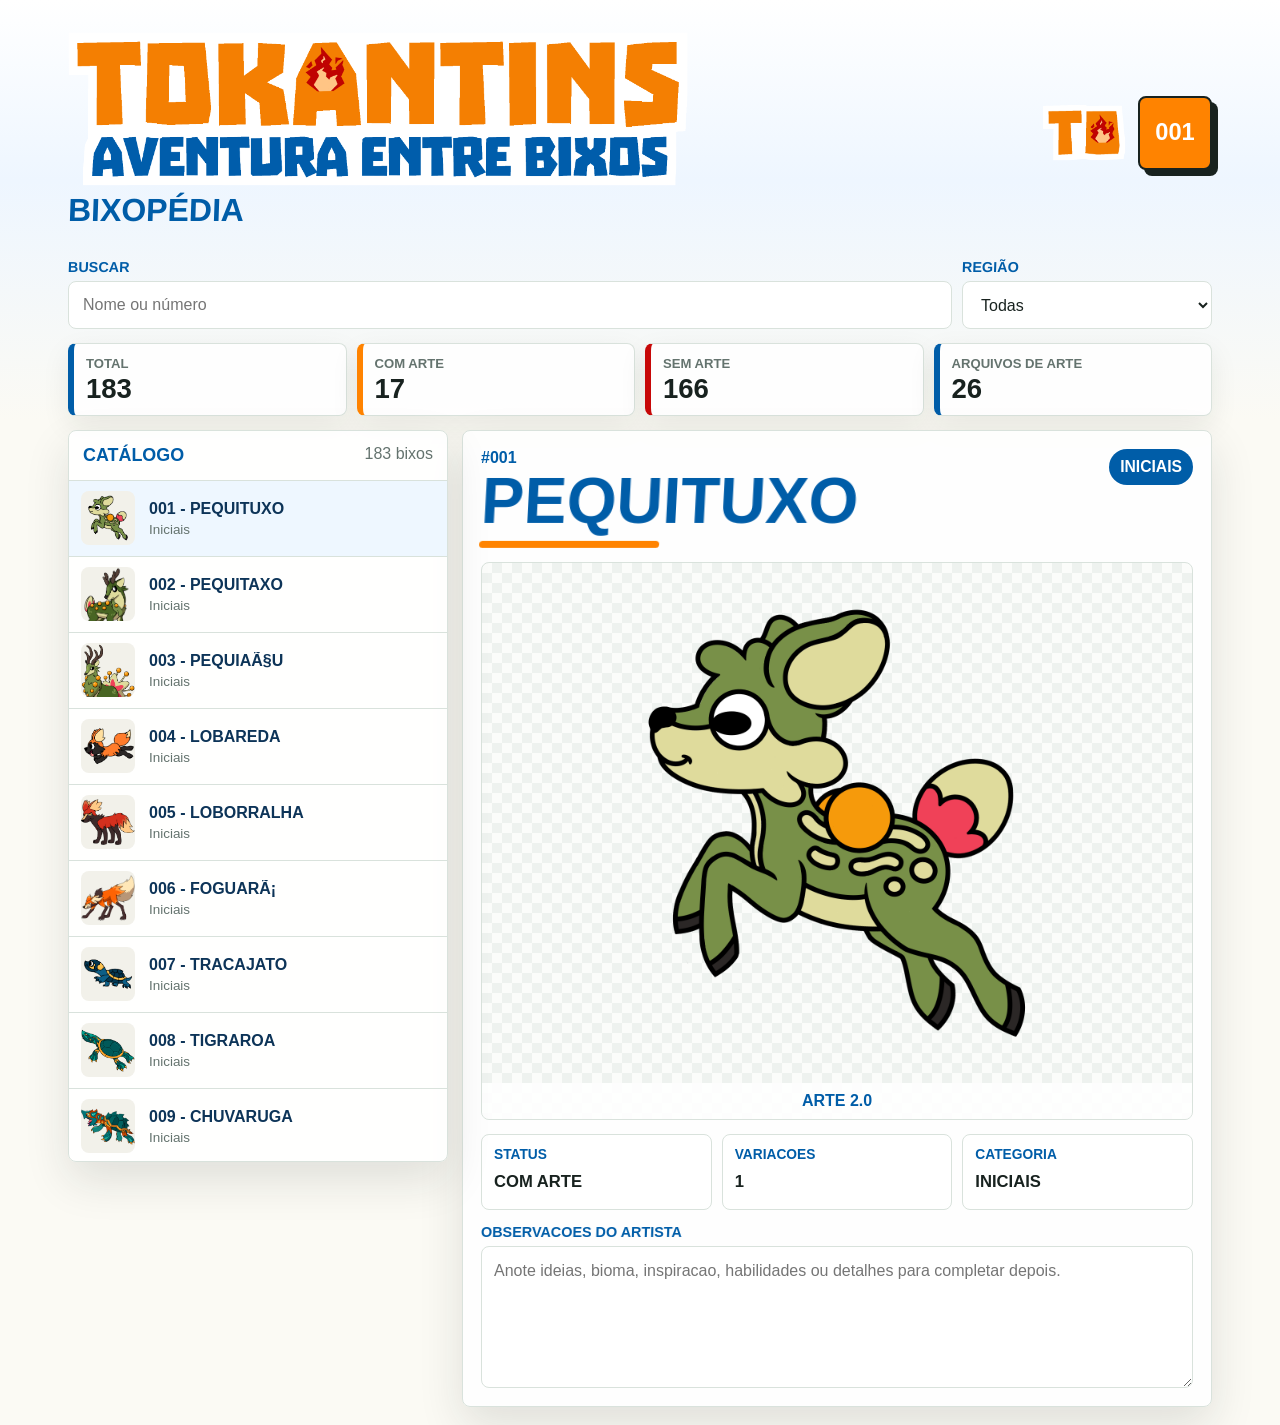
==== index.html @ 306416db "Add files via upload" ====
<!doctype html>
<html lang="pt-BR">
<head>
  <meta charset="utf-8">
  <meta name="viewport" content="width=device-width, initial-scale=1">
  <meta name="theme-color" content="#005da8">
  <meta name="description" content="Catálogo de bixos do universo Tokantins.">
  <title>Tokantins Bixopédia</title>
  <link rel="manifest" href="manifest.webmanifest">
  <link rel="icon" href="assets/to-logo.png">
  <link rel="apple-touch-icon" href="assets/icons/icon-192.png">
  <link rel="stylesheet" href="styles.css">
</head>
<body>
  <main class="shell">
    <header class="topbar">
      <div class="brand">
        <img class="brand-logo" src="assets/tokantins-logo.png" alt="Tokantins: aventura entre bixos">
        <p class="kicker">Bixopédia</p>
      </div>
      <div class="top-actions">
        <img class="mini-logo" src="assets/to-logo.png" alt="TO">
        <div class="counter" id="counter">000</div>
      </div>
    </header>

    <section class="controls" aria-label="Controles da Bixopédia">
      <label class="search">
        <span>Buscar</span>
        <input id="searchInput" type="search" placeholder="Nome ou número">
      </label>
      <label class="filter">
        <span>Região</span>
        <select id="regionFilter"></select>
      </label>
    </section>

    <section class="stats" id="statsPanel" aria-label="Resumo da Bixopédia"></section>

    <section class="layout">
      <aside class="list-panel">
        <div class="list-head">
          <strong>Catálogo</strong>
          <span id="visibleCount">0 bixos</span>
        </div>
        <div class="bixo-list" id="bixoList"></div>
      </aside>

      <section class="detail-panel" id="detailPanel" aria-live="polite"></section>
    </section>
  </main>

  <template id="emptyArtTemplate">
    <div class="empty-art">
      <span>Sem arte</span>
    </div>
  </template>

  <script src="data.js"></script>
  <script src="app.js"></script>
</body>
</html>
---- styles.css ----
:root {
  color-scheme: light;
  --logo-font: Impact, "Arial Black", "Franklin Gothic Heavy", Haettenschweiler, sans-serif;
  --ui-font: Arial, Helvetica, sans-serif;
  --ink: #18221f;
  --muted: #64736e;
  --paper: #fbfaf4;
  --panel: #ffffff;
  --line: #d9e2dc;
  --brand: #005da8;
  --brand-2: #ff8300;
  --accent: #c70808;
  --shadow: 0 18px 45px rgba(24, 34, 31, 0.12);
}

* {
  box-sizing: border-box;
}

body {
  margin: 0;
  min-height: 100vh;
  background: linear-gradient(180deg, #ffffff 0%, #eef6ff 180px, var(--paper) 420px);
  color: var(--ink);
  font-family: var(--ui-font);
}

button,
input,
select,
textarea {
  font: inherit;
}

button {
  cursor: pointer;
}

.shell {
  width: min(1180px, 100%);
  margin: 0 auto;
  padding: 18px;
}

.topbar {
  display: flex;
  align-items: center;
  justify-content: space-between;
  gap: 18px;
  padding: 14px 0 18px;
}

.brand {
  display: grid;
  gap: 6px;
  min-width: 0;
}

.brand-logo {
  display: block;
  width: min(620px, 100%);
  height: auto;
  object-fit: contain;
}

.kicker {
  margin: 0 0 4px;
  color: var(--brand);
  font-family: var(--logo-font);
  font-size: clamp(1.15rem, 3vw, 2rem);
  font-weight: 900;
  letter-spacing: 0;
  text-transform: uppercase;
  text-shadow: none;
  transform: skew(-2deg);
  transform-origin: left center;
}

h2,
p {
  margin: 0;
}

.top-actions {
  display: flex;
  align-items: center;
  gap: 12px;
  flex: 0 0 auto;
}

.mini-logo {
  display: block;
  width: 84px;
  height: 58px;
  object-fit: contain;
}

.counter {
  display: grid;
  place-items: center;
  width: 74px;
  height: 74px;
  border: 2px solid var(--ink);
  border-radius: 8px;
  background: var(--brand-2);
  color: #fff;
  font-family: var(--logo-font);
  font-size: 1.48rem;
  font-weight: 900;
  text-shadow: none;
  box-shadow: 6px 6px 0 var(--ink);
}

.controls {
  display: grid;
  grid-template-columns: minmax(0, 1fr) minmax(180px, 250px);
  gap: 10px;
  margin: 8px 0 14px;
}

.stats {
  display: grid;
  grid-template-columns: repeat(4, minmax(0, 1fr));
  gap: 10px;
  margin: 0 0 14px;
}

.stat-card {
  display: grid;
  gap: 4px;
  min-height: 72px;
  padding: 12px;
  border: 1px solid var(--line);
  border-left: 6px solid var(--brand);
  border-radius: 8px;
  background: rgba(255, 255, 255, 0.9);
  box-shadow: 0 10px 28px rgba(24, 34, 31, 0.08);
}

.stat-card span {
  color: var(--muted);
  font-family: var(--logo-font);
  font-size: 0.82rem;
  font-weight: 900;
  text-transform: uppercase;
}

.stat-card strong {
  color: var(--ink);
  font-family: var(--logo-font);
  font-size: 1.72rem;
  font-weight: 900;
  line-height: 1;
}

.art-ready {
  border-left-color: var(--brand-2);
}

.art-missing {
  border-left-color: var(--accent);
}

.search,
.filter,
.notes {
  display: grid;
  gap: 6px;
}

.search span,
.filter span,
.notes span {
  color: var(--brand);
  font-family: var(--logo-font);
  font-size: 0.9rem;
  font-weight: 900;
  text-transform: uppercase;
  transform: skew(-2deg);
  transform-origin: left center;
}

input,
select,
textarea {
  width: 100%;
  border: 1px solid var(--line);
  border-radius: 8px;
  background: var(--panel);
  color: var(--ink);
  outline: none;
}

input,
select {
  height: 48px;
  padding: 0 14px;
}

textarea {
  min-height: 118px;
  resize: vertical;
  padding: 12px;
  line-height: 1.45;
}

input:focus,
select:focus,
textarea:focus {
  border-color: var(--brand);
  box-shadow: 0 0 0 3px rgba(15, 122, 107, 0.14);
}

.layout {
  display: grid;
  grid-template-columns: 380px minmax(0, 1fr);
  gap: 14px;
  align-items: start;
}

.list-panel,
.detail-panel {
  border: 1px solid var(--line);
  border-radius: 8px;
  background: rgba(255, 255, 255, 0.88);
  box-shadow: var(--shadow);
}

.list-panel {
  position: sticky;
  top: 12px;
  overflow: hidden;
}

.list-head {
  display: flex;
  justify-content: space-between;
  padding: 14px;
  border-bottom: 1px solid var(--line);
}

.list-head strong {
  color: var(--brand);
  font-family: var(--logo-font);
  font-size: 1.12rem;
  text-transform: uppercase;
}

.list-head span {
  color: var(--muted);
}

.bixo-list {
  display: grid;
  max-height: calc(100vh - 220px);
  overflow: auto;
}

.bixo-row {
  display: grid;
  grid-template-columns: 58px minmax(0, 1fr) auto;
  align-items: center;
  gap: 10px;
  width: 100%;
  min-height: 76px;
  padding: 9px 12px;
  border: 0;
  border-bottom: 1px solid var(--line);
  background: transparent;
  color: inherit;
  text-align: left;
}

.bixo-row:hover,
.bixo-row.active {
  background: #eef7ff;
}

.thumb,
.tiny-empty {
  display: grid;
  place-items: center;
  width: 54px;
  height: 54px;
  border-radius: 8px;
  background: #f2f1ea;
  overflow: hidden;
}

.thumb img {
  width: 100%;
  height: 100%;
  object-fit: contain;
}

.tiny-empty {
  color: #9aa7a2;
  font-weight: 900;
}

.row-text {
  display: grid;
  gap: 4px;
  min-width: 0;
}

.row-text strong {
  color: #0d3458;
  font-family: var(--logo-font);
  font-size: 1rem;
  font-weight: 900;
  text-transform: uppercase;
}

.row-text strong,
.row-text span {
  overflow: hidden;
  text-overflow: ellipsis;
  white-space: nowrap;
}

.row-text span,
.art-count {
  color: var(--muted);
  font-size: 0.84rem;
}

.art-count {
  display: grid;
  place-items: center;
  min-width: 28px;
  height: 28px;
  border-radius: 999px;
  background: #fff4cc;
  color: #714000;
  font-family: var(--logo-font);
  font-weight: 800;
}

.detail-panel {
  min-height: 620px;
  padding: 18px;
}

.detail-head {
  display: flex;
  justify-content: space-between;
  gap: 14px;
  margin-bottom: 14px;
}

.number,
.subtitle {
  color: var(--brand);
  font-family: var(--logo-font);
  font-weight: 900;
  text-transform: uppercase;
}

h2 {
  margin-top: 2px;
  font-size: clamp(2rem, 7vw, 4rem);
  color: var(--brand);
  font-family: var(--logo-font);
  font-weight: 900;
  line-height: 1;
  text-transform: uppercase;
  text-shadow: none;
  transform: skew(-3deg);
  transform-origin: left center;
}

h2::after {
  display: block;
  width: min(180px, 48%);
  height: 7px;
  margin-top: 8px;
  border-radius: 999px;
  background: var(--brand-2);
  content: "";
}

.badge {
  align-self: start;
  max-width: 180px;
  padding: 9px 11px;
  border-radius: 999px;
  background: var(--brand);
  color: #fff;
  font-family: var(--logo-font);
  font-size: 0.98rem;
  font-weight: 900;
  text-align: center;
  text-transform: uppercase;
}

.art-stage,
.empty-art {
  display: grid;
  place-items: center;
  width: 100%;
  min-height: 340px;
  margin: 0;
  border: 1px solid var(--line);
  border-radius: 8px;
  background:
    linear-gradient(45deg, #eef2ef 25%, transparent 25%),
    linear-gradient(-45deg, #eef2ef 25%, transparent 25%),
    linear-gradient(45deg, transparent 75%, #eef2ef 75%),
    linear-gradient(-45deg, transparent 75%, #eef2ef 75%);
  background-color: #fbfcfa;
  background-position: 0 0, 0 10px, 10px -10px, -10px 0;
  background-size: 20px 20px;
  overflow: hidden;
}

.art-stage img {
  width: 100%;
  max-height: 520px;
  object-fit: contain;
}

.art-stage figcaption {
  justify-self: stretch;
  padding: 9px 12px;
  background: rgba(255, 255, 255, 0.88);
  color: var(--brand);
  font-family: var(--logo-font);
  font-weight: 900;
  text-transform: uppercase;
  text-align: center;
}

.empty-art span {
  display: grid;
  place-items: center;
  width: 140px;
  height: 140px;
  border: 2px dashed #aab7b1;
  border-radius: 8px;
  color: #8a9993;
  font-family: var(--logo-font);
  font-weight: 900;
  text-transform: uppercase;
}

.variation-strip {
  display: grid;
  grid-auto-flow: column;
  grid-auto-columns: minmax(98px, 1fr);
  gap: 8px;
  margin: 10px 0 0;
  overflow-x: auto;
  padding-bottom: 4px;
}

.variation {
  display: grid;
  gap: 6px;
  min-height: 108px;
  border: 1px solid var(--line);
  border-radius: 8px;
  background: #fff;
  padding: 8px;
  color: var(--ink);
}

.variation.active {
  border-color: var(--accent);
  box-shadow: 0 0 0 3px rgba(202, 68, 52, 0.16);
}

.variation img {
  width: 100%;
  height: 66px;
  object-fit: contain;
}

.variation span {
  overflow: hidden;
  color: var(--brand);
  font-family: var(--logo-font);
  font-size: 0.82rem;
  font-weight: 900;
  text-overflow: ellipsis;
  text-transform: uppercase;
  white-space: nowrap;
}

.fields {
  display: grid;
  grid-template-columns: repeat(3, minmax(0, 1fr));
  gap: 10px;
  margin: 14px 0;
}

.field {
  display: grid;
  gap: 5px;
  min-height: 76px;
  padding: 12px;
  border: 1px solid var(--line);
  border-radius: 8px;
  background: #fff;
}

.field span {
  color: var(--brand);
  font-family: var(--logo-font);
  font-size: 0.86rem;
  font-weight: 900;
  text-transform: uppercase;
}

.field strong {
  font-family: var(--logo-font);
  font-size: 1.04rem;
  font-weight: 900;
  text-transform: uppercase;
}

@media (max-width: 860px) {
  .shell {
    padding: 12px;
  }

  .controls,
  .stats,
  .layout {
    grid-template-columns: 1fr;
  }

  .list-panel {
    position: static;
  }

  .bixo-list {
    max-height: 330px;
  }

  .detail-panel {
    min-height: auto;
    padding: 12px;
  }

  .fields {
    grid-template-columns: 1fr;
  }

  .art-stage,
  .empty-art {
    min-height: 280px;
  }
}

@media (max-width: 520px) {
  .topbar {
    align-items: start;
    display: grid;
  }

  .top-actions {
    justify-content: space-between;
  }

  .mini-logo {
    width: 72px;
    height: 50px;
  }

  .counter {
    width: 58px;
    height: 58px;
    font-size: 1.08rem;
    box-shadow: 4px 4px 0 var(--ink);
  }

  h2 {
    text-shadow: none;
  }

  .bixo-row {
    grid-template-columns: 50px minmax(0, 1fr) auto;
  }

  .thumb,
  .tiny-empty {
    width: 48px;
    height: 48px;
  }

  .detail-head {
    display: grid;
  }

  .badge {
    justify-self: start;
    max-width: 100%;
  }
}
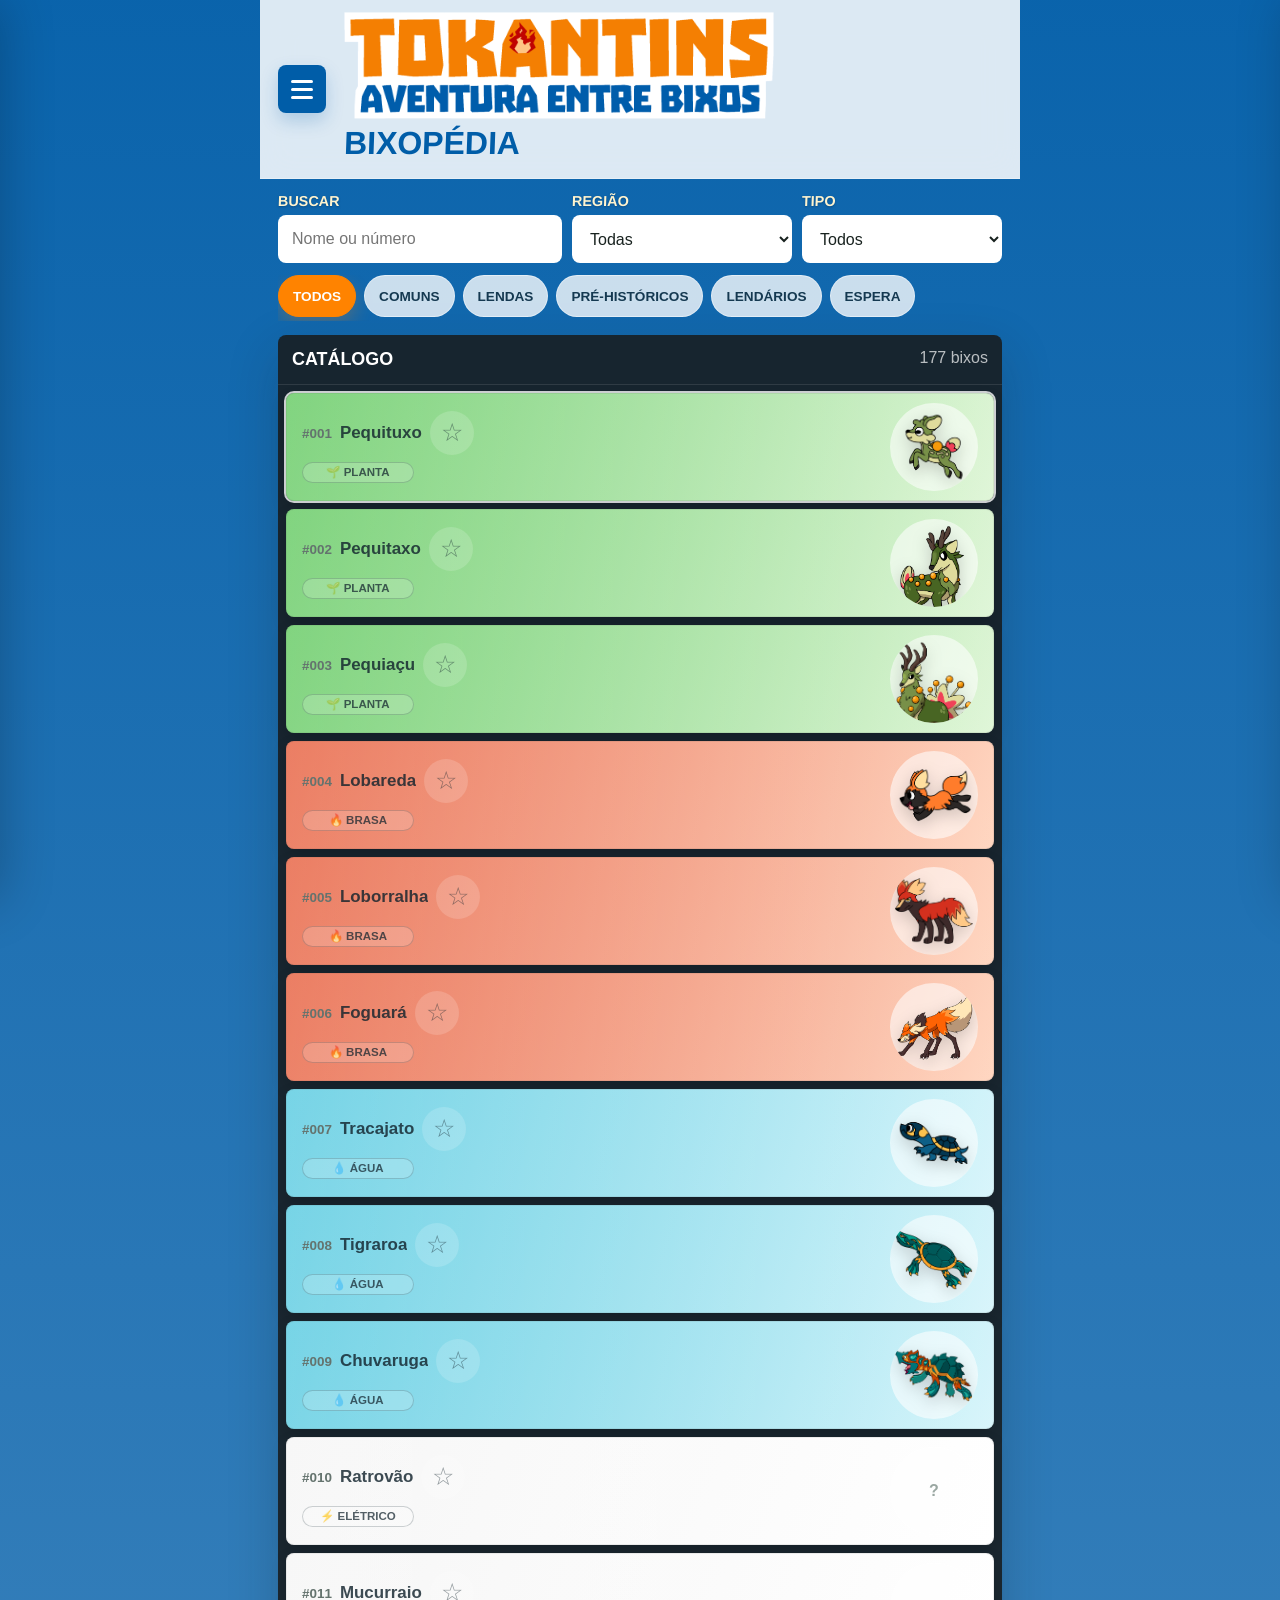
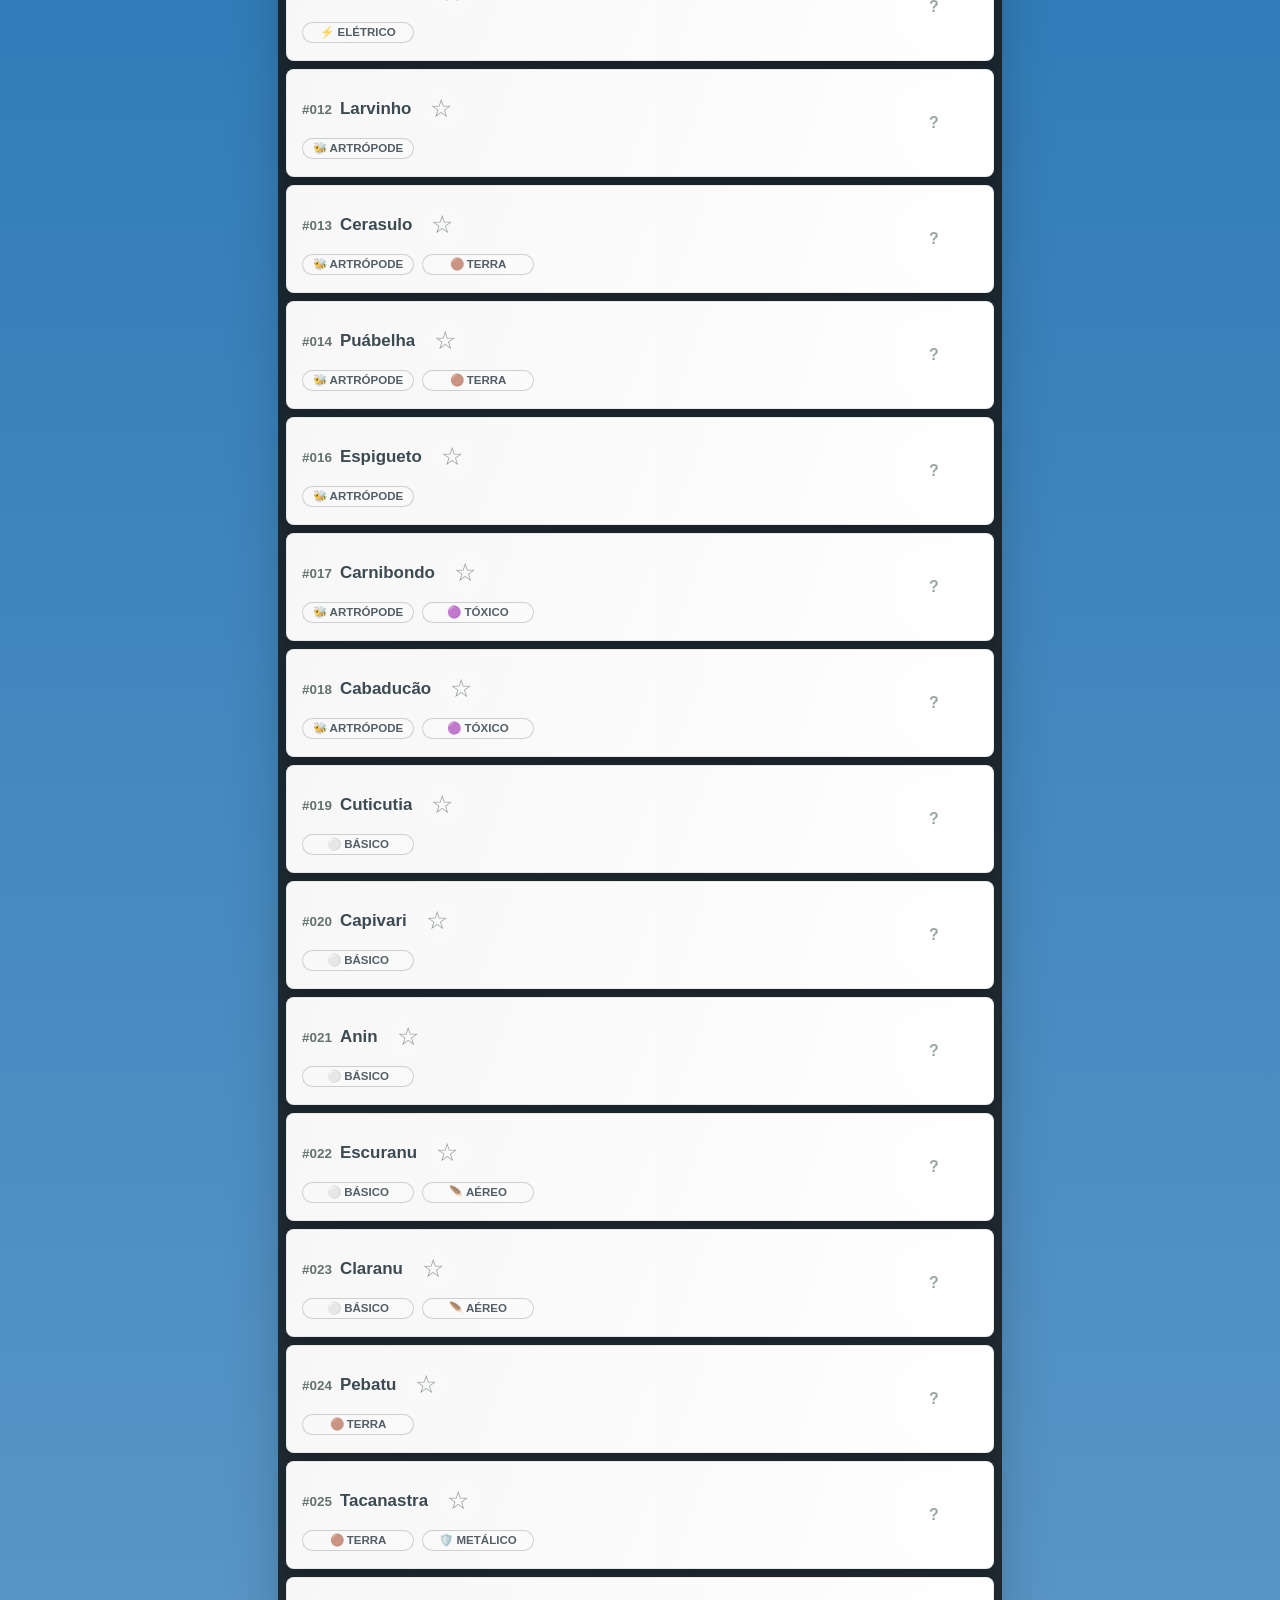
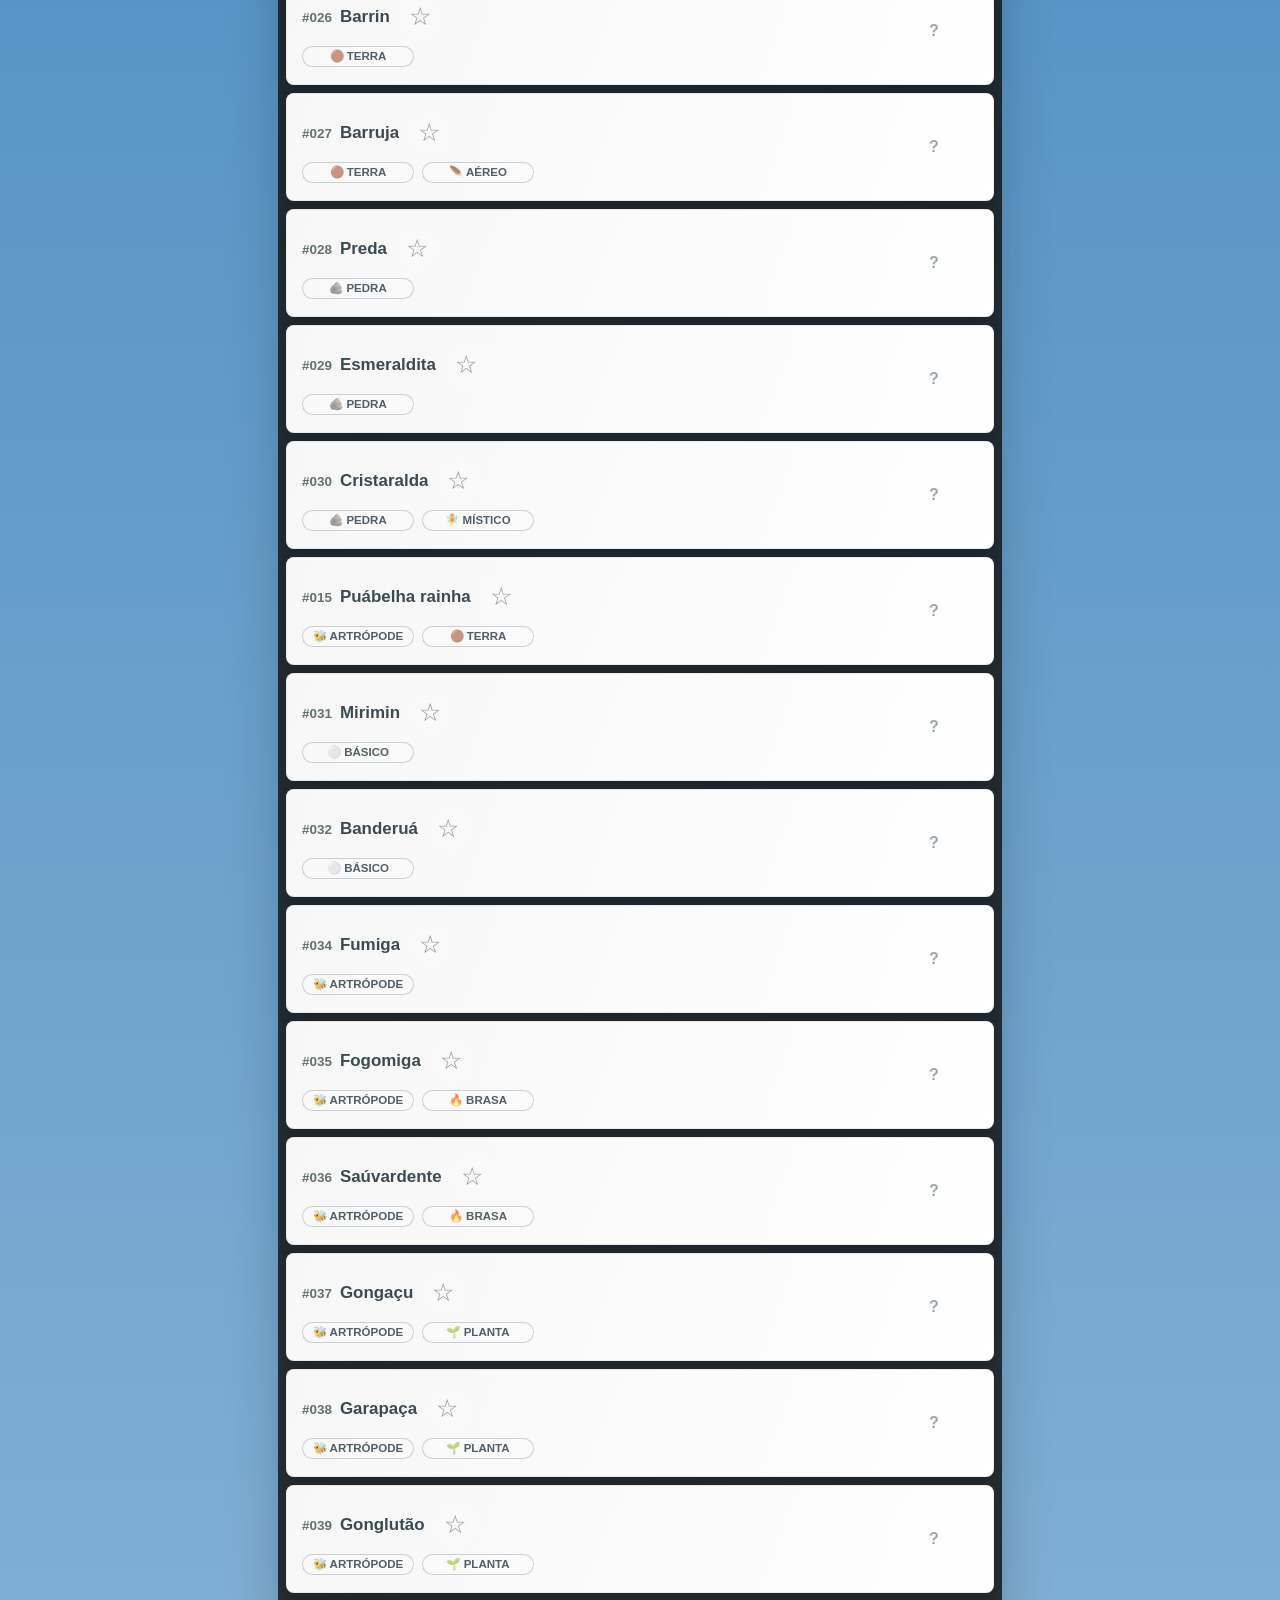
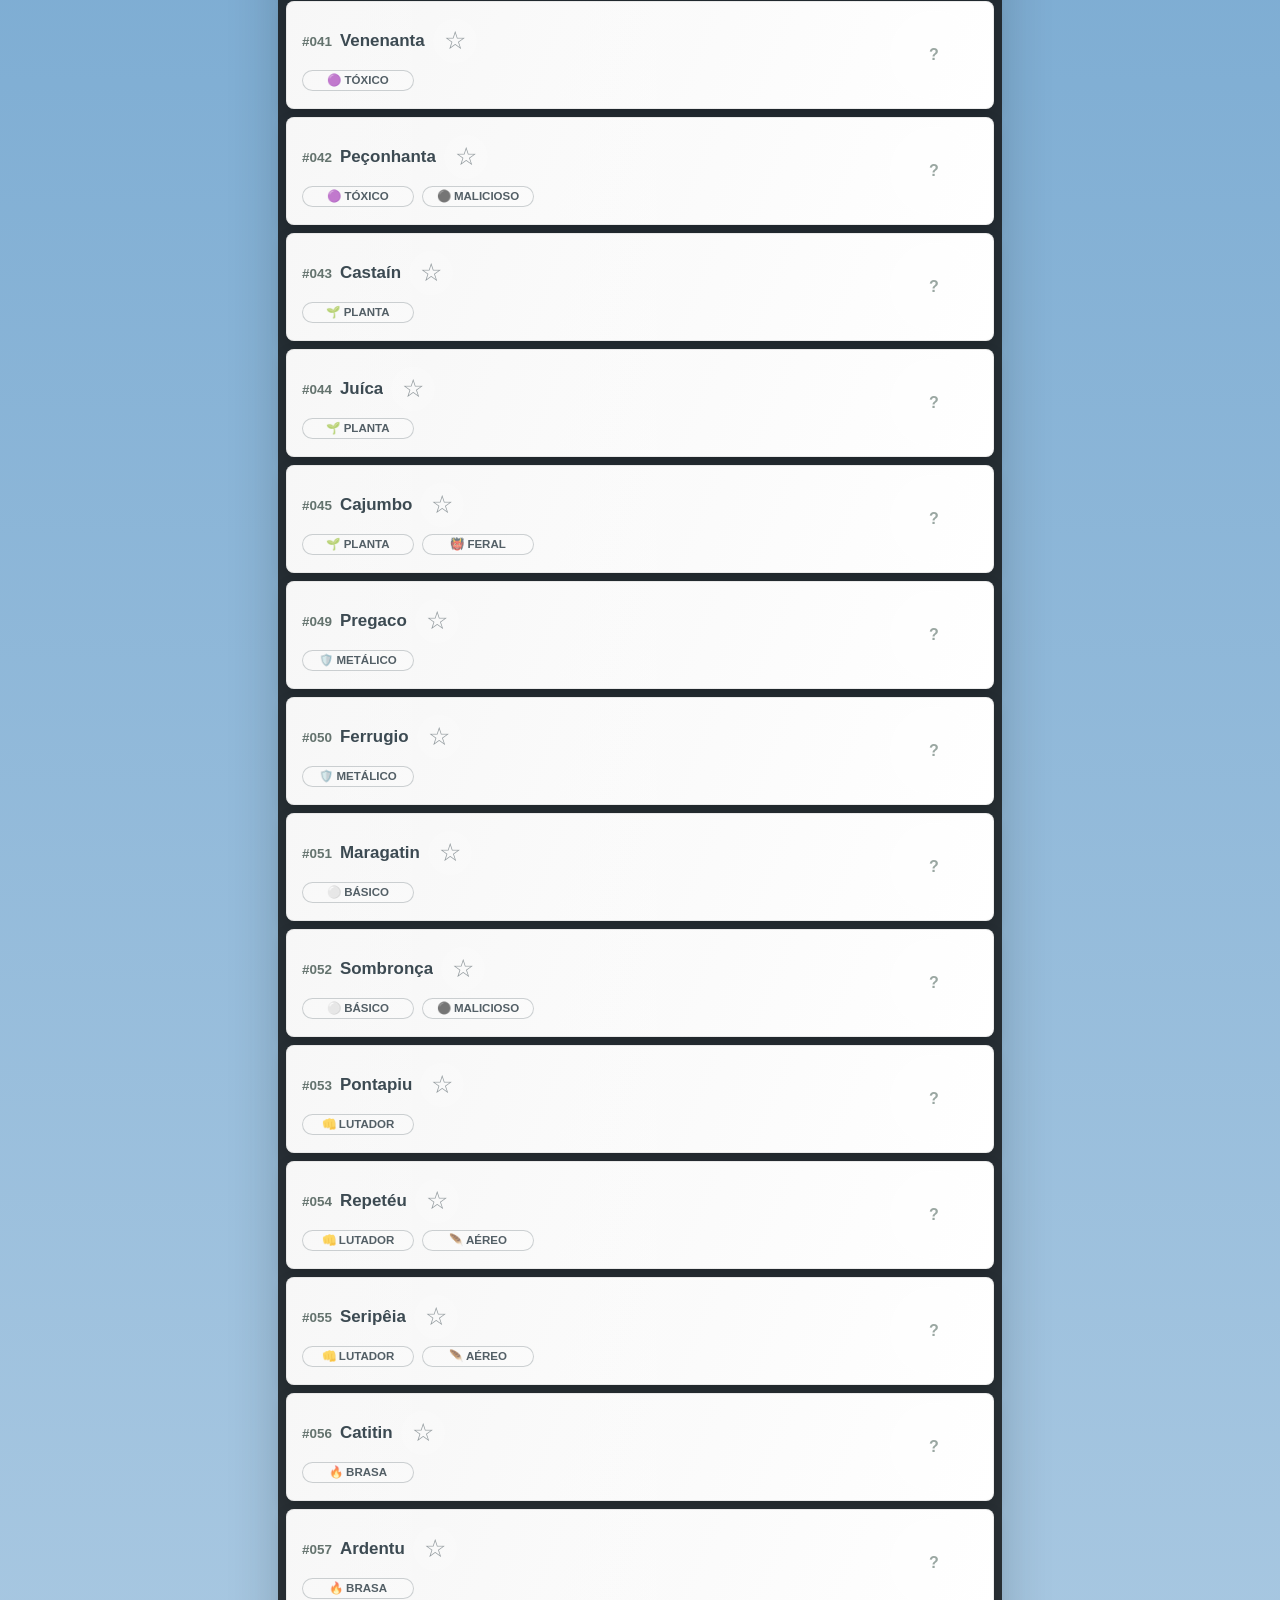
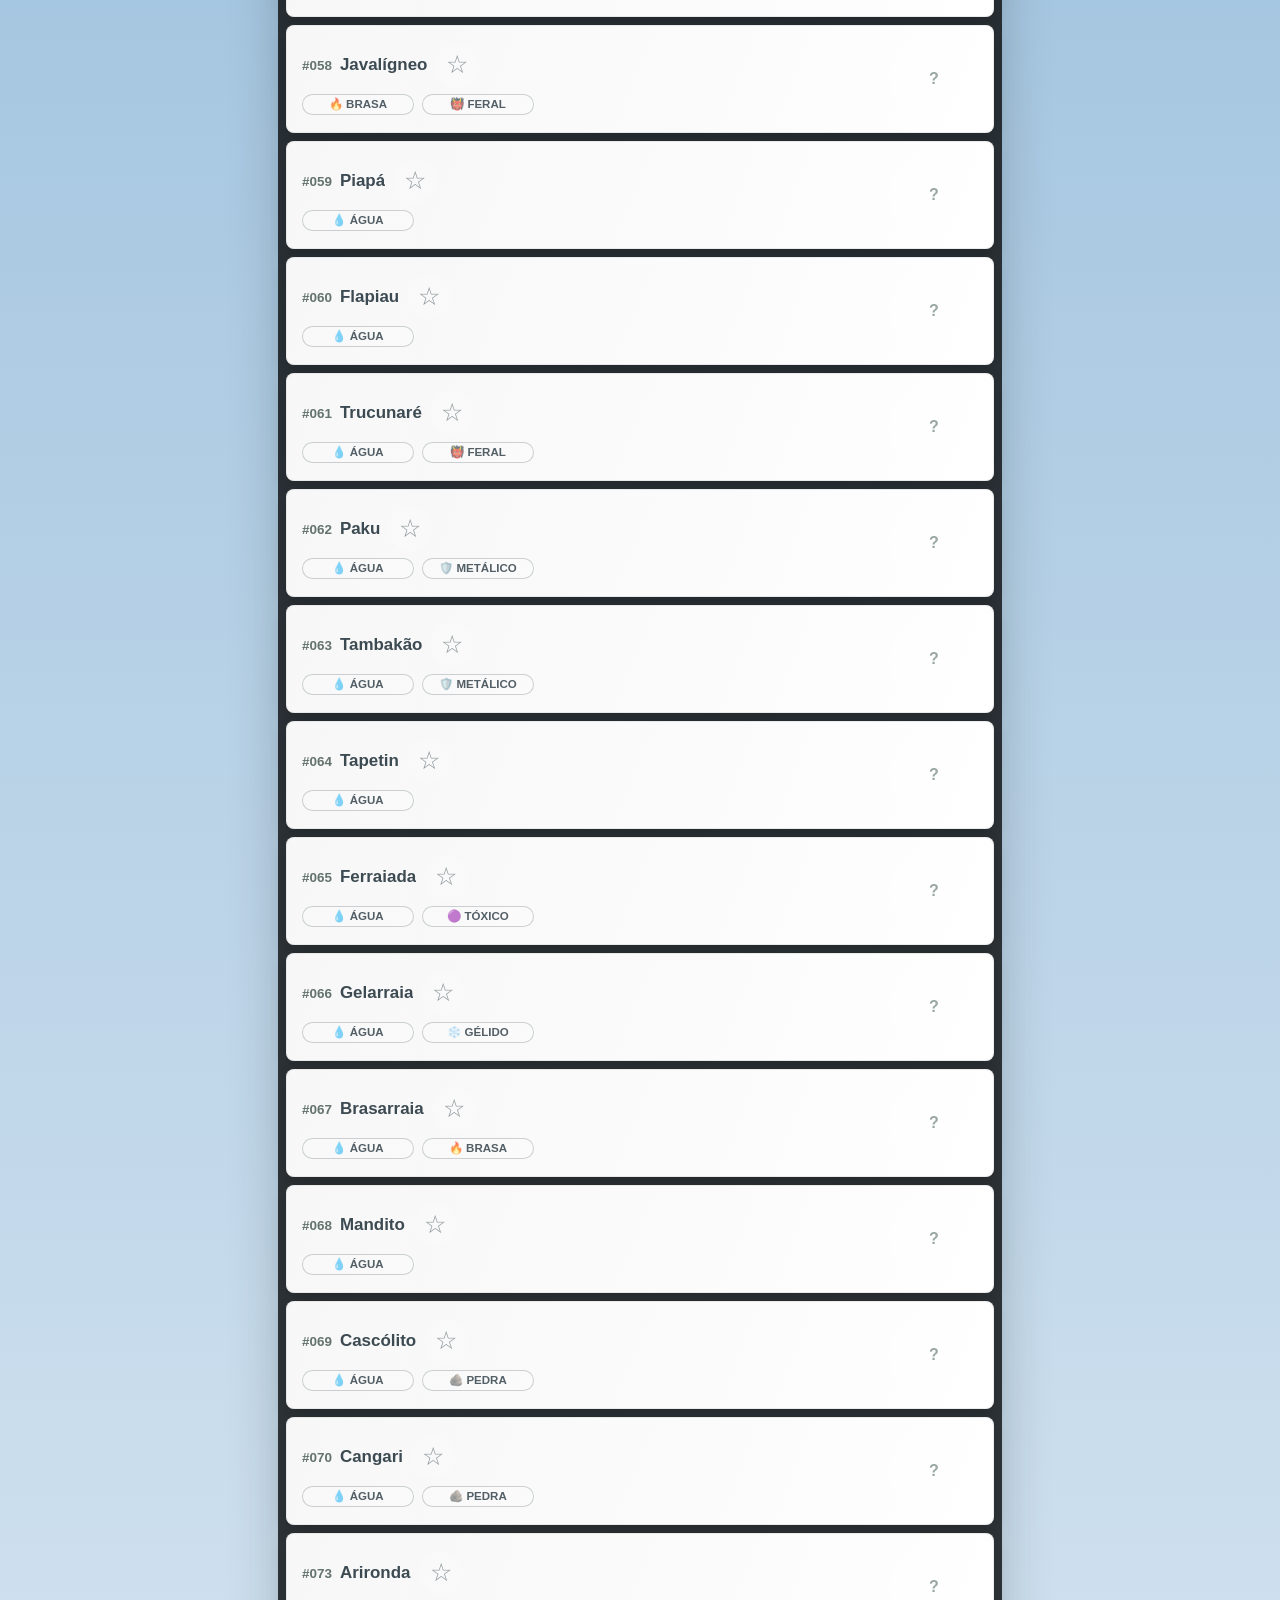
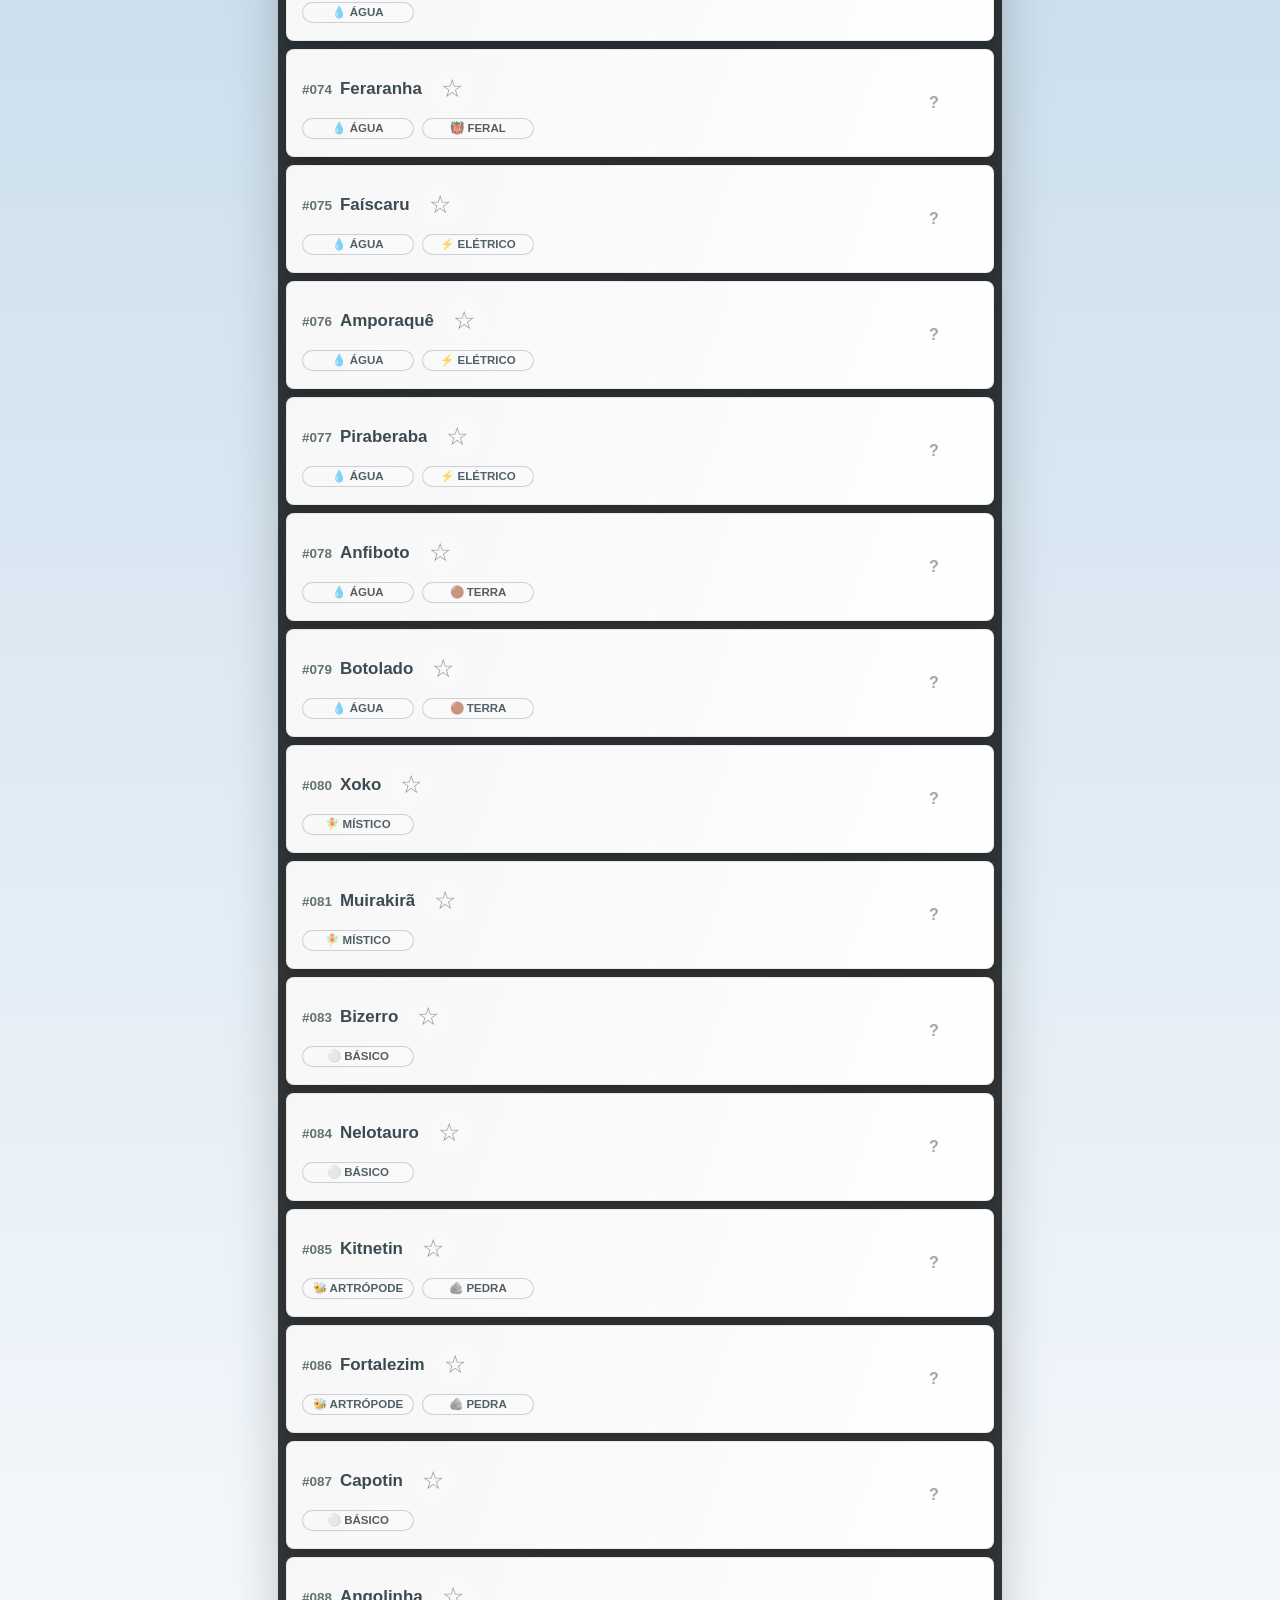
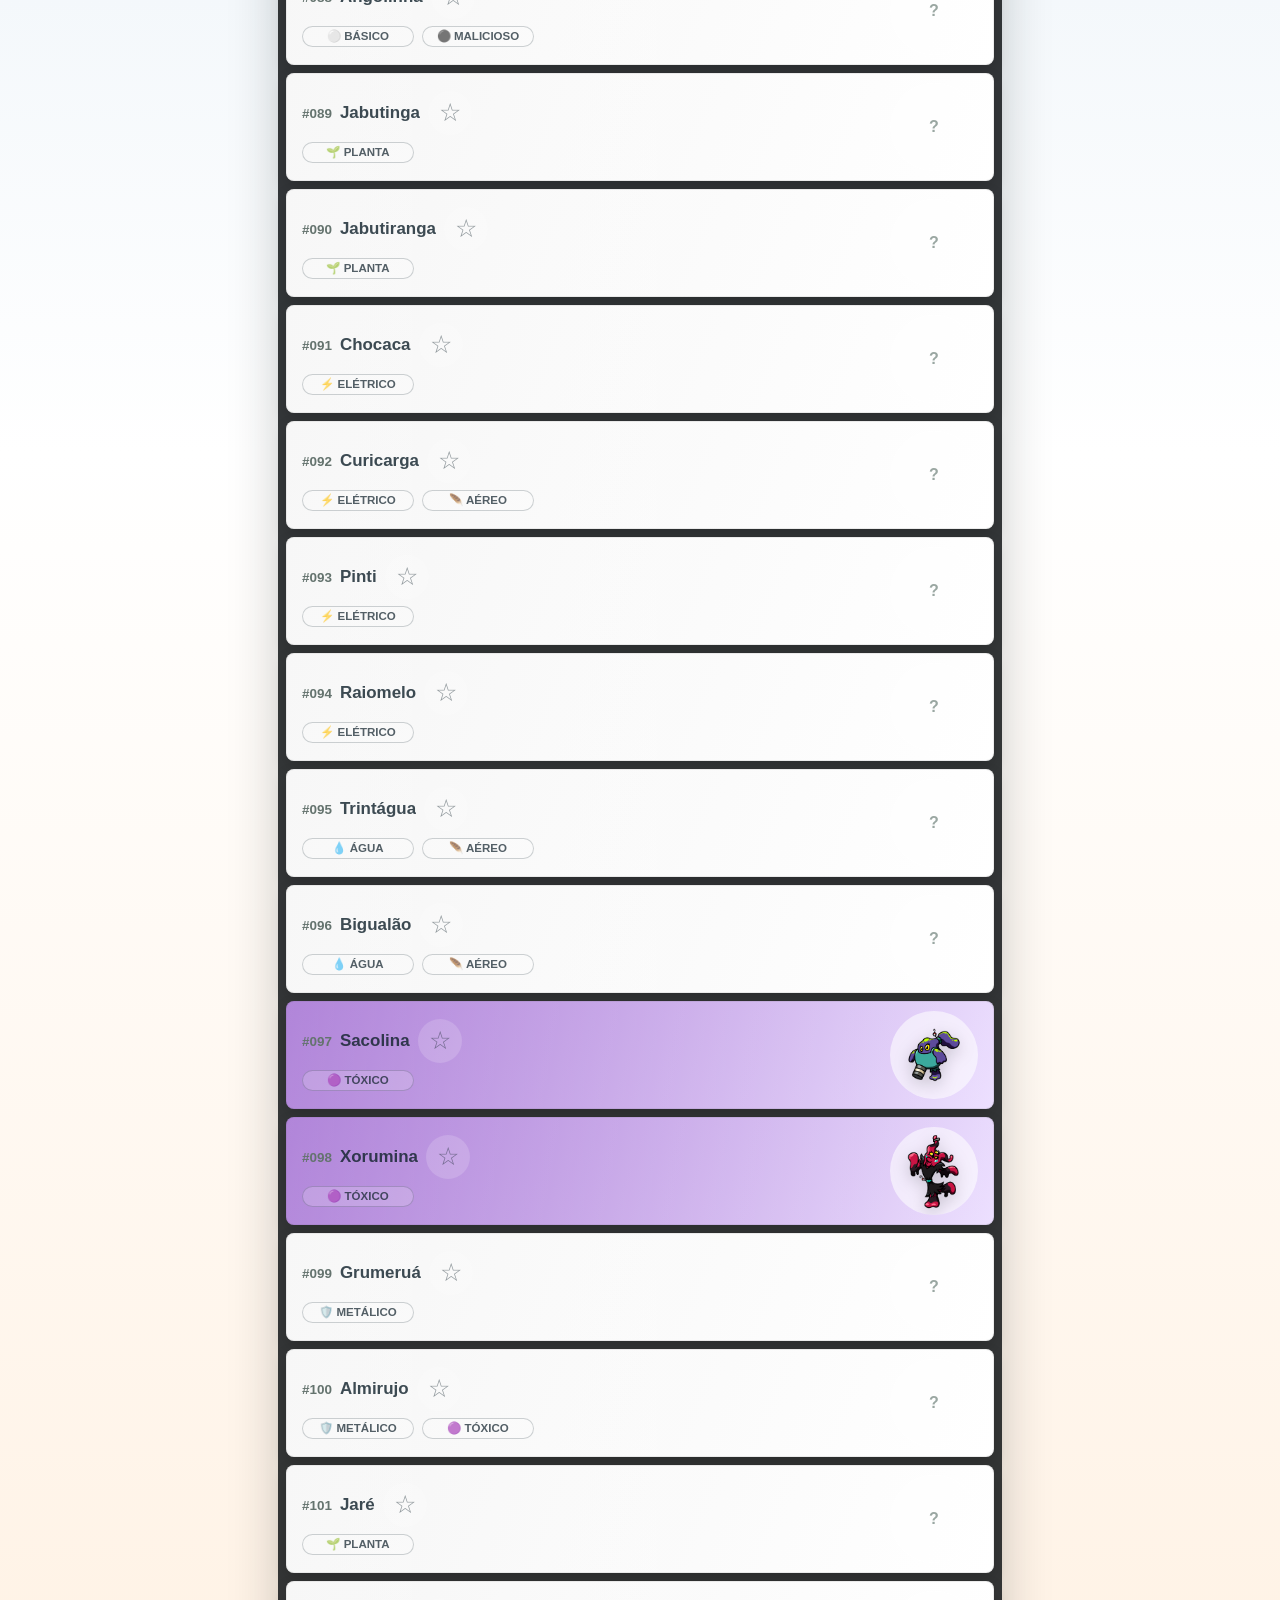
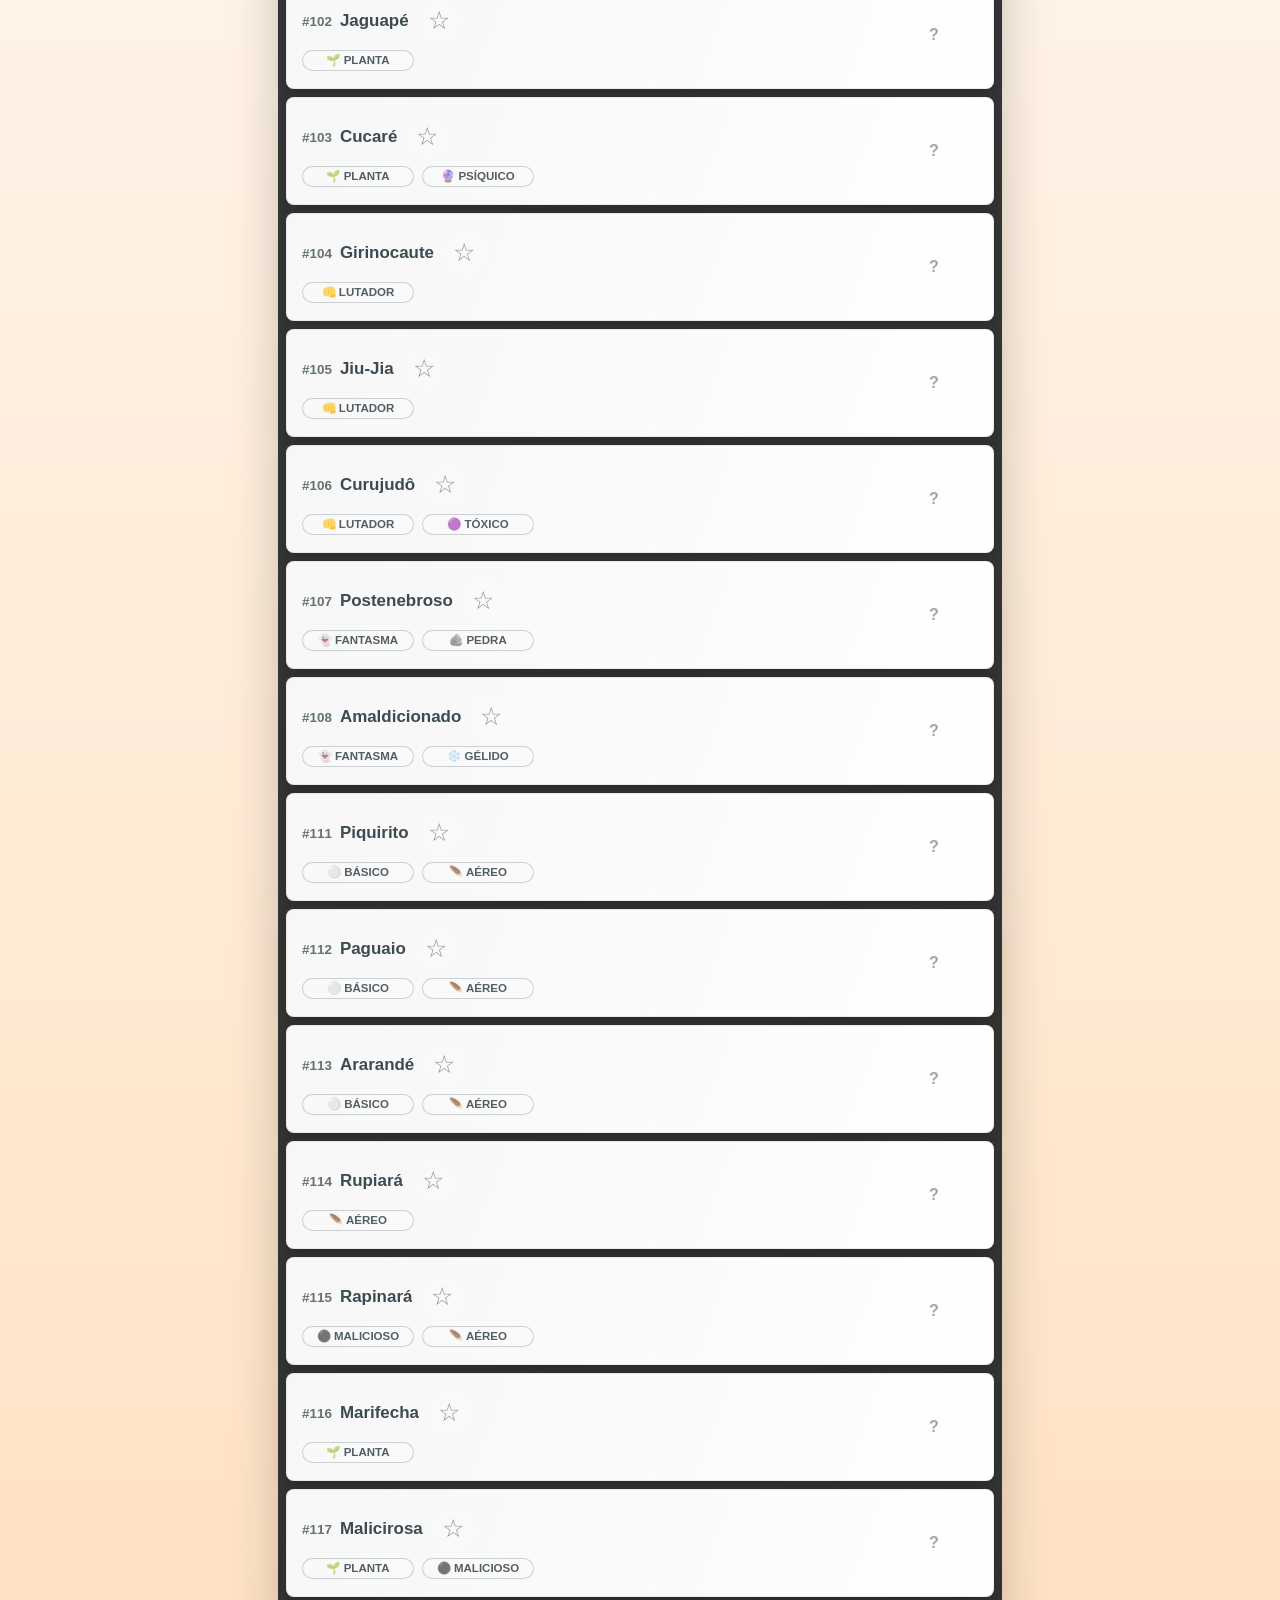
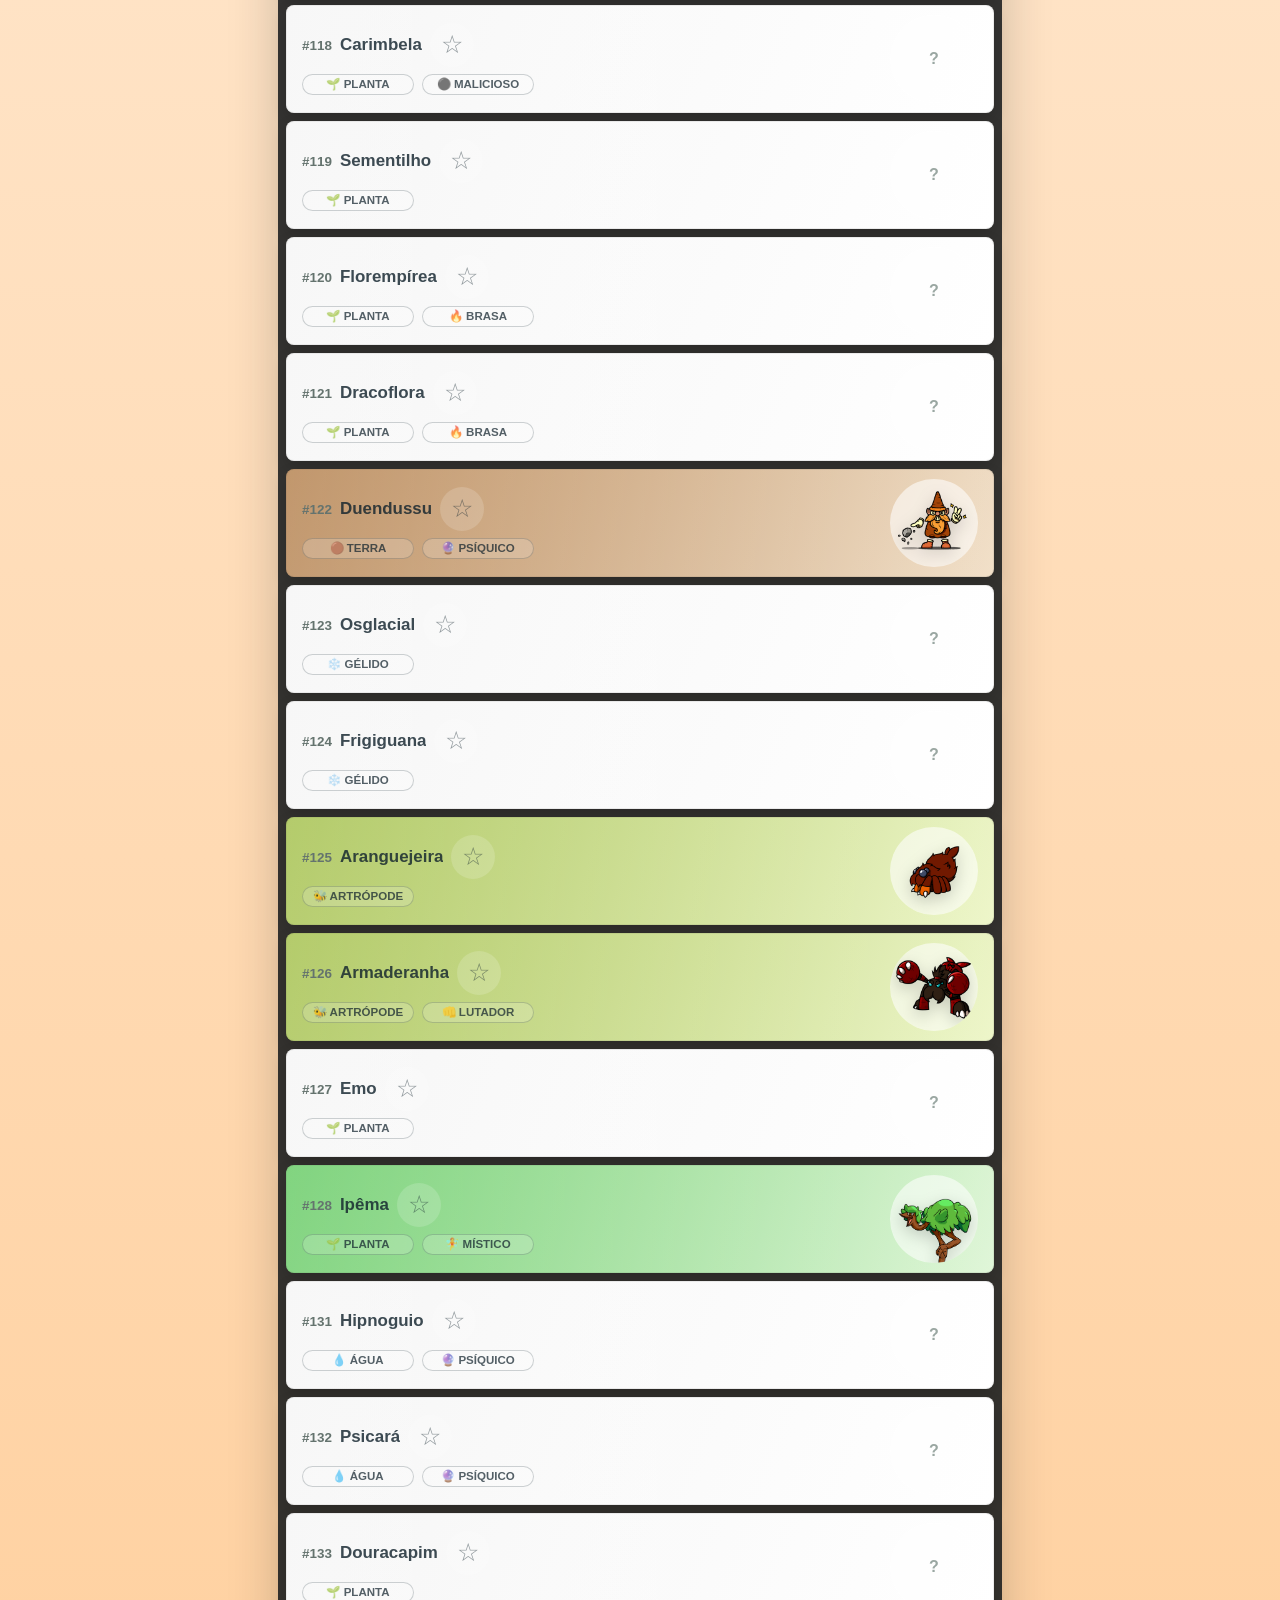
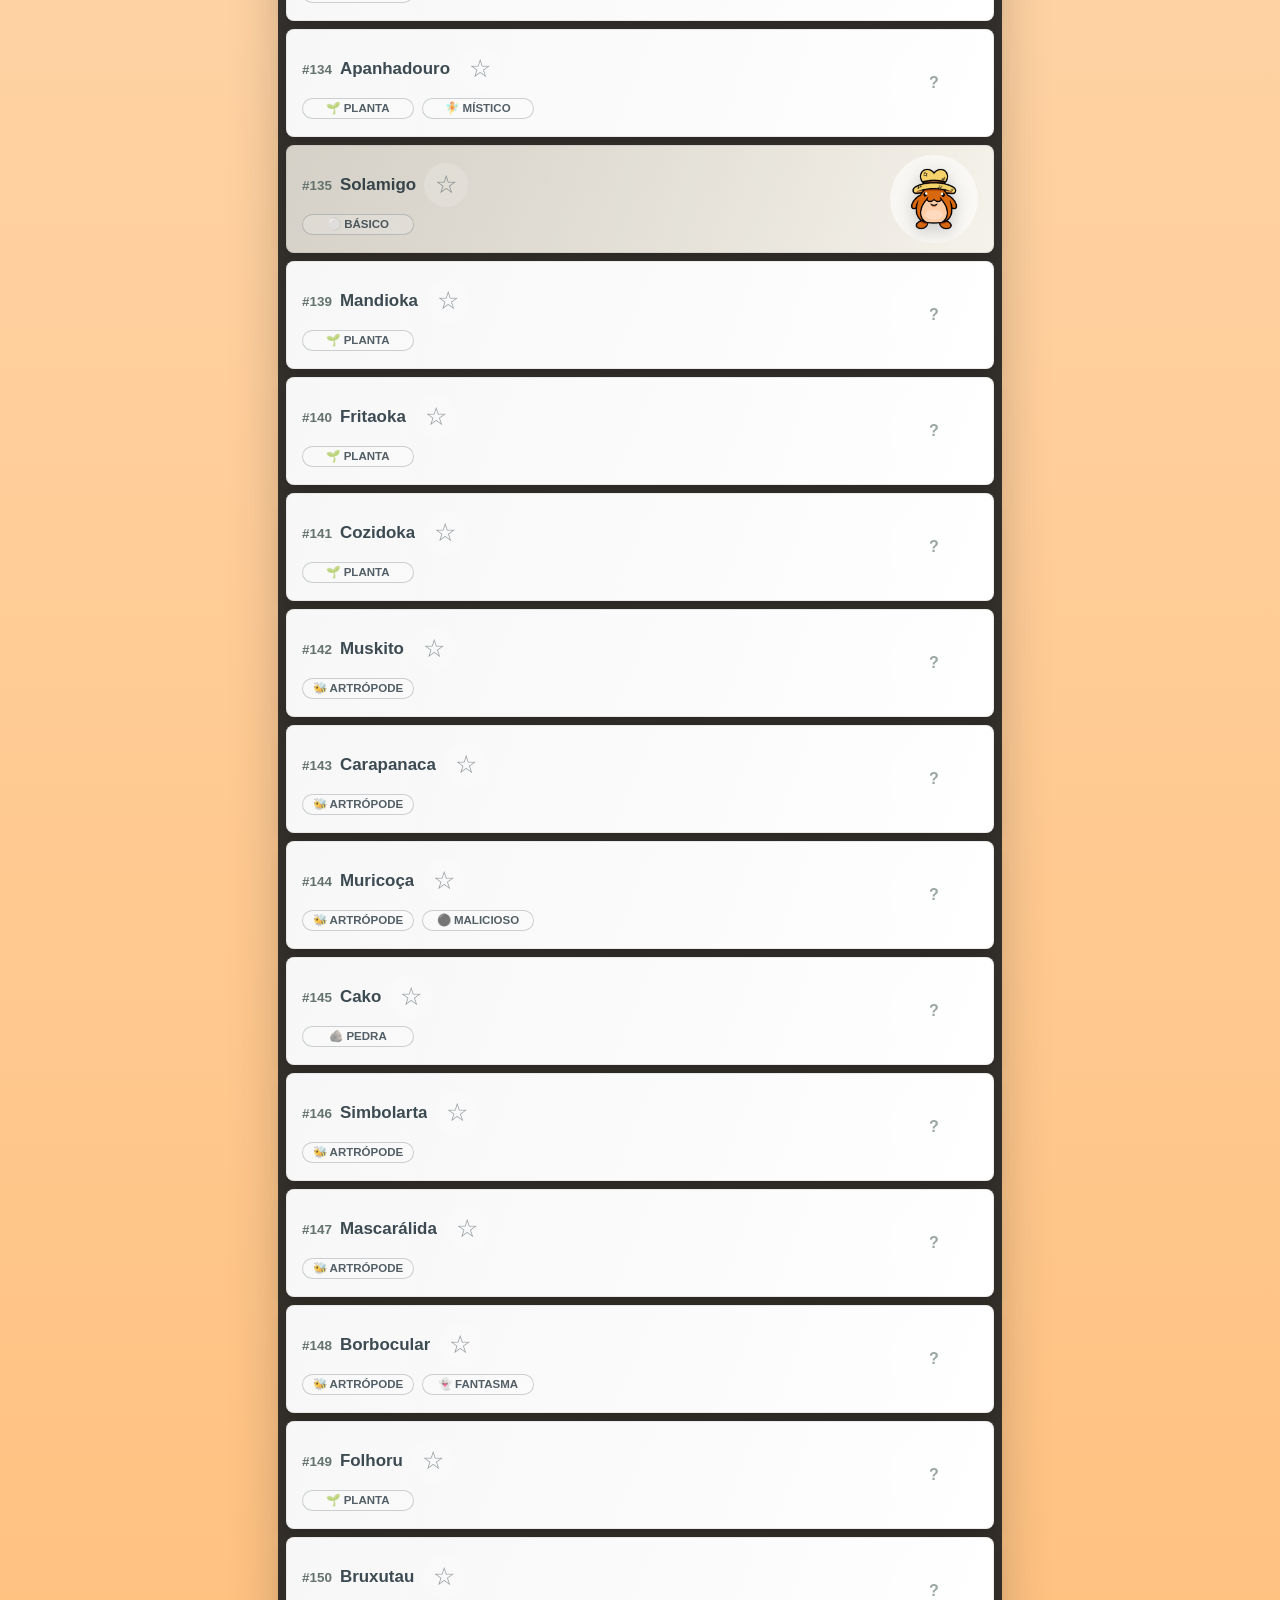
==== commit 962123e8: "Add files via upload" ====
--- a/index.html
+++ b/index.html
@@ -7,20 +7,21 @@
   <meta name="description" content="Catálogo de bixos do universo Tokantins.">
   <title>Tokantins Bixopédia</title>
   <link rel="manifest" href="manifest.webmanifest">
-  <link rel="icon" href="assets/to-logo.png">
+  <link rel="icon" href="assets/icons/icon-192.png">
   <link rel="apple-touch-icon" href="assets/icons/icon-192.png">
   <link rel="stylesheet" href="styles.css">
 </head>
 <body>
   <main class="shell">
     <header class="topbar">
+      <button class="menu-button" id="menuButton" type="button" aria-label="Abrir menu" aria-expanded="false">
+        <span></span>
+        <span></span>
+        <span></span>
+      </button>
       <div class="brand">
         <img class="brand-logo" src="assets/tokantins-logo.png" alt="Tokantins: aventura entre bixos">
         <p class="kicker">Bixopédia</p>
-      </div>
-      <div class="top-actions">
-        <img class="mini-logo" src="assets/to-logo.png" alt="TO">
-        <div class="counter" id="counter">000</div>
       </div>
     </header>
 
@@ -33,9 +34,25 @@
         <span>Região</span>
         <select id="regionFilter"></select>
       </label>
+      <label class="filter">
+        <span>Tipo</span>
+        <select id="typeFilter"></select>
+      </label>
     </section>
 
-    <section class="stats" id="statsPanel" aria-label="Resumo da Bixopédia"></section>
+    <section class="category-tabs" id="categoryTabs" aria-label="Categorias da Bixopédia"></section>
+
+    <div class="drawer-backdrop" id="drawerBackdrop" hidden></div>
+
+    <aside class="side-drawer" id="sideDrawer" aria-label="Menu da Bixopédia" aria-hidden="true">
+      <div class="drawer-head">
+        <strong>Menu</strong>
+        <button class="drawer-close" id="drawerClose" type="button" aria-label="Fechar menu">×</button>
+      </div>
+      <section class="favorites-panel" id="favoritesPanel" aria-label="Favoritos da Bixopédia"></section>
+      <section class="sketches-panel" id="sketchesPanel" aria-label="Esboços da Bixopédia"></section>
+      <section class="stats" id="statsPanel" aria-label="Resumo da Bixopédia"></section>
+    </aside>
 
     <section class="layout">
       <aside class="list-panel">
@@ -57,6 +74,7 @@
   </template>
 
   <script src="data.js"></script>
+  <script src="sketches.js"></script>
   <script src="app.js"></script>
 </body>
 </html>
--- a/styles.css
+++ b/styles.css
@@ -1,6 +1,6 @@
 :root {
   color-scheme: light;
-  --logo-font: Impact, "Arial Black", "Franklin Gothic Heavy", Haettenschweiler, sans-serif;
+  --logo-font: "Segoe UI Black", "Arial Black", "Trebuchet MS", Arial, sans-serif;
   --ui-font: Arial, Helvetica, sans-serif;
   --ink: #18221f;
   --muted: #64736e;
@@ -20,7 +20,8 @@
 body {
   margin: 0;
   min-height: 100vh;
-  background: linear-gradient(180deg, #ffffff 0%, #eef6ff 180px, var(--paper) 420px);
+  background:
+    linear-gradient(180deg, rgba(0, 93, 168, 0.96) 0%, rgba(255, 255, 255, 0.96) 48%, rgba(255, 131, 0, 0.9) 100%);
   color: var(--ink);
   font-family: var(--ui-font);
 }
@@ -43,11 +44,18 @@
 }
 
 .topbar {
+  position: sticky;
+  top: 0;
+  z-index: 5;
   display: flex;
   align-items: center;
   justify-content: space-between;
   gap: 18px;
-  padding: 14px 0 18px;
+  margin: -18px -18px 14px;
+  padding: 12px 18px;
+  border-bottom: 1px solid rgba(255, 255, 255, 0.32);
+  background: rgba(255, 255, 255, 0.86);
+  backdrop-filter: blur(16px);
 }
 
 .brand {
@@ -58,7 +66,7 @@
 
 .brand-logo {
   display: block;
-  width: min(620px, 100%);
+  width: min(430px, 100%);
   height: auto;
   object-fit: contain;
 }
@@ -81,48 +89,179 @@
   margin: 0;
 }
 
-.top-actions {
-  display: flex;
-  align-items: center;
-  gap: 12px;
-  flex: 0 0 auto;
-}
-
-.mini-logo {
-  display: block;
-  width: 84px;
-  height: 58px;
-  object-fit: contain;
-}
-
-.counter {
-  display: grid;
-  place-items: center;
-  width: 74px;
-  height: 74px;
-  border: 2px solid var(--ink);
-  border-radius: 8px;
-  background: var(--brand-2);
-  color: #fff;
-  font-family: var(--logo-font);
-  font-size: 1.48rem;
-  font-weight: 900;
-  text-shadow: none;
-  box-shadow: 6px 6px 0 var(--ink);
-}
-
 .controls {
   display: grid;
-  grid-template-columns: minmax(0, 1fr) minmax(180px, 250px);
+  grid-template-columns: minmax(0, 1fr) minmax(160px, 220px) minmax(150px, 200px);
   gap: 10px;
   margin: 8px 0 14px;
 }
 
 .stats {
   display: grid;
-  grid-template-columns: repeat(4, minmax(0, 1fr));
+  grid-template-columns: repeat(5, minmax(0, 1fr));
   gap: 10px;
   margin: 0 0 14px;
+}
+
+.stats h2 {
+  display: none;
+}
+
+.favorites-panel,
+.sketches-panel {
+  margin: 0 0 14px;
+  border: 1px solid var(--line);
+  border-radius: 8px;
+  background: rgba(255, 255, 255, 0.92);
+  box-shadow: 0 10px 28px rgba(24, 34, 31, 0.08);
+  overflow: hidden;
+}
+
+.favorite-toggle,
+.sketch-toggle {
+  display: grid;
+  grid-template-columns: minmax(0, 1fr) auto auto;
+  align-items: center;
+  gap: 10px;
+  width: 100%;
+  min-height: 58px;
+  padding: 12px 14px;
+  border: 0;
+  background: #fff;
+  color: var(--ink);
+  text-align: left;
+}
+
+.favorite-toggle span,
+.favorite-toggle strong,
+.sketch-toggle span,
+.sketch-toggle strong {
+  font-family: var(--logo-font);
+  font-weight: 900;
+  text-transform: uppercase;
+}
+
+.favorite-toggle span,
+.sketch-toggle span {
+  color: var(--brand);
+  font-size: 1.08rem;
+}
+
+.favorite-toggle strong,
+.sketch-toggle strong {
+  display: grid;
+  place-items: center;
+  min-width: 34px;
+  height: 34px;
+  border-radius: 999px;
+  background: #fff4cc;
+  color: #714000;
+}
+
+.favorite-toggle em,
+.sketch-toggle em {
+  color: var(--muted);
+  font-style: normal;
+  font-weight: 700;
+}
+
+.favorite-content,
+.sketch-content {
+  display: grid;
+  grid-template-columns: repeat(auto-fill, minmax(180px, 1fr));
+  gap: 10px;
+  padding: 12px;
+  border-top: 1px solid var(--line);
+}
+
+.favorite-card,
+.sketch-card {
+  display: grid;
+  grid-template-columns: 70px minmax(0, 1fr);
+  gap: 10px;
+  align-items: center;
+  min-height: 88px;
+  padding: 8px;
+  border: 1px solid var(--line);
+  border-radius: 8px;
+  background: #fff;
+}
+
+.favorite-card {
+  width: 100%;
+  color: inherit;
+  text-align: left;
+}
+
+.favorite-card:hover {
+  border-color: var(--brand-2);
+  box-shadow: 0 0 0 3px rgba(255, 131, 0, 0.14);
+}
+
+.favorite-thumb,
+.sketch-thumb {
+  display: grid;
+  place-items: center;
+  width: 70px;
+  height: 70px;
+  border-radius: 8px;
+  background: #f2f1ea;
+  overflow: hidden;
+}
+
+.favorite-thumb img,
+.sketch-thumb img {
+  width: 100%;
+  height: 100%;
+  object-fit: contain;
+}
+
+.favorite-empty-thumb {
+  display: grid;
+  place-items: center;
+  width: 100%;
+  height: 100%;
+  color: #9aa7a2;
+  font-family: var(--logo-font);
+  font-weight: 900;
+}
+
+.favorite-info,
+.sketch-info {
+  display: grid;
+  gap: 4px;
+  min-width: 0;
+}
+
+.favorite-info strong,
+.favorite-info span,
+.sketch-info strong,
+.sketch-info span,
+.sketch-info small {
+  overflow: hidden;
+  text-overflow: ellipsis;
+  white-space: nowrap;
+}
+
+.favorite-info strong,
+.sketch-info strong {
+  font-family: var(--logo-font);
+  font-weight: 900;
+  text-transform: uppercase;
+}
+
+.favorite-info span,
+.sketch-info span,
+.sketch-info small,
+.favorite-empty,
+.sketch-empty {
+  color: var(--muted);
+}
+
+.favorite-empty,
+.sketch-empty {
+  margin: 0;
+  padding: 4px;
 }
 
 .stat-card {
@@ -157,6 +296,10 @@
   border-left-color: var(--brand-2);
 }
 
+.sketch-ready {
+  border-left-color: #7a5cff;
+}
+
 .art-missing {
   border-left-color: var(--accent);
 }
@@ -184,7 +327,7 @@
 select,
 textarea {
   width: 100%;
-  border: 1px solid var(--line);
+  border: 0;
   border-radius: 8px;
   background: var(--panel);
   color: var(--ink);
@@ -220,10 +363,10 @@
 
 .list-panel,
 .detail-panel {
-  border: 1px solid var(--line);
-  border-radius: 8px;
-  background: rgba(255, 255, 255, 0.88);
-  box-shadow: var(--shadow);
+  border: 0;
+  border-radius: 8px;
+  background: rgba(255, 255, 255, 0.94);
+  box-shadow: 0 18px 50px rgba(24, 34, 31, 0.18);
 }
 
 .list-panel {
@@ -252,38 +395,44 @@
 
 .bixo-list {
   display: grid;
+  gap: 8px;
   max-height: calc(100vh - 220px);
   overflow: auto;
+  padding: 10px;
 }
 
 .bixo-row {
   display: grid;
-  grid-template-columns: 58px minmax(0, 1fr) auto;
+  grid-template-columns: minmax(0, 1fr) auto 72px;
   align-items: center;
   gap: 10px;
   width: 100%;
-  min-height: 76px;
-  padding: 9px 12px;
+  min-height: 82px;
+  padding: 10px 10px 10px 14px;
   border: 0;
-  border-bottom: 1px solid var(--line);
-  background: transparent;
+  border-left: 7px solid var(--row-color);
+  border-radius: 8px;
+  background: linear-gradient(90deg, var(--row-soft), #ffffff);
   color: inherit;
   text-align: left;
+  box-shadow: 0 8px 18px rgba(24, 34, 31, 0.08);
 }
 
 .bixo-row:hover,
 .bixo-row.active {
-  background: #eef7ff;
+  outline: 2px solid var(--row-color);
+  outline-offset: 0;
+  background: var(--row-soft);
 }
 
 .thumb,
 .tiny-empty {
   display: grid;
   place-items: center;
-  width: 54px;
-  height: 54px;
-  border-radius: 8px;
-  background: #f2f1ea;
+  width: 70px;
+  height: 62px;
+  border-radius: 8px;
+  background: rgba(255, 255, 255, 0.42);
   overflow: hidden;
 }
 
@@ -291,6 +440,7 @@
   width: 100%;
   height: 100%;
   object-fit: contain;
+  filter: drop-shadow(0 6px 8px rgba(24, 34, 31, 0.14));
 }
 
 .tiny-empty {
@@ -300,7 +450,7 @@
 
 .row-text {
   display: grid;
-  gap: 4px;
+  gap: 5px;
   min-width: 0;
 }
 
@@ -313,7 +463,8 @@
 }
 
 .row-text strong,
-.row-text span {
+.row-text span,
+.row-text small {
   overflow: hidden;
   text-overflow: ellipsis;
   white-space: nowrap;
@@ -337,16 +488,117 @@
   font-weight: 800;
 }
 
+.status-pill {
+  justify-self: start;
+  max-width: 100%;
+  padding: 3px 7px;
+  border-radius: 999px;
+  background: #eef3f7;
+  color: var(--muted);
+  font-size: 0.72rem;
+  font-weight: 800;
+}
+
+.type-chips {
+  display: flex;
+  flex-wrap: wrap;
+  gap: 5px;
+}
+
+.type-chip {
+  display: inline-flex;
+  align-items: center;
+  gap: 4px;
+  max-width: 100%;
+  padding: 3px 7px;
+  border: 1px solid rgba(0, 93, 168, 0.16);
+  border-radius: 999px;
+  background: rgba(255, 255, 255, 0.72);
+  color: #143b56;
+  font-size: 0.72rem;
+  font-weight: 800;
+  line-height: 1.1;
+}
+
+.status-final {
+  color: #875100;
+}
+
+.status-sketch {
+  color: #4d3fc2;
+}
+
+.status-missing {
+  color: var(--accent);
+}
+
+.status-pill.status-final {
+  background: #fff4cc;
+}
+
+.status-pill.status-sketch {
+  background: #eeebff;
+}
+
+.status-pill.status-missing {
+  background: #ffeceb;
+}
+
 .detail-panel {
   min-height: 620px;
-  padding: 18px;
+  padding: 0;
+  overflow: hidden;
 }
 
 .detail-head {
+  position: relative;
   display: flex;
   justify-content: space-between;
   gap: 14px;
-  margin-bottom: 14px;
+  margin-bottom: 0;
+  padding: 18px 82px 18px 18px;
+  border-bottom: 6px solid var(--row-color);
+  background: linear-gradient(135deg, var(--row-soft), #ffffff);
+}
+
+.favorite-star {
+  position: absolute;
+  top: 12px;
+  right: 12px;
+  display: grid;
+  place-items: center;
+  width: 56px;
+  height: 56px;
+  border: 2px solid rgba(0, 93, 168, 0.18);
+  border-radius: 999px;
+  background: rgba(255, 255, 255, 0.88);
+  color: #a8b2ae;
+  font-size: 1.75rem;
+  line-height: 1;
+  touch-action: manipulation;
+  -webkit-tap-highlight-color: transparent;
+  box-shadow: 0 8px 18px rgba(24, 34, 31, 0.1);
+}
+
+.favorite-star:hover,
+.favorite-star.active {
+  border-color: var(--brand-2);
+  background: #fff4cc;
+  color: var(--brand-2);
+}
+
+.favorite-star.active {
+  box-shadow: 0 0 0 4px rgba(255, 131, 0, 0.16);
+}
+
+.detail-head .type-chips {
+  margin-top: 10px;
+}
+
+.detail-head .type-chip {
+  padding: 5px 10px;
+  background: rgba(255, 255, 255, 0.8);
+  font-size: 0.86rem;
 }
 
 .number,
@@ -385,7 +637,7 @@
   max-width: 180px;
   padding: 9px 11px;
   border-radius: 999px;
-  background: var(--brand);
+  background: var(--row-color);
   color: #fff;
   font-family: var(--logo-font);
   font-size: 0.98rem;
@@ -398,10 +650,10 @@
 .empty-art {
   display: grid;
   place-items: center;
-  width: 100%;
+  width: calc(100% - 36px);
   min-height: 340px;
-  margin: 0;
-  border: 1px solid var(--line);
+  margin: 18px;
+  border: 0;
   border-radius: 8px;
   background:
     linear-gradient(45deg, #eef2ef 25%, transparent 25%),
@@ -420,17 +672,6 @@
   object-fit: contain;
 }
 
-.art-stage figcaption {
-  justify-self: stretch;
-  padding: 9px 12px;
-  background: rgba(255, 255, 255, 0.88);
-  color: var(--brand);
-  font-family: var(--logo-font);
-  font-weight: 900;
-  text-transform: uppercase;
-  text-align: center;
-}
-
 .empty-art span {
   display: grid;
   place-items: center;
@@ -449,7 +690,7 @@
   grid-auto-flow: column;
   grid-auto-columns: minmax(98px, 1fr);
   gap: 8px;
-  margin: 10px 0 0;
+  margin: 10px 18px 0;
   overflow-x: auto;
   padding-bottom: 4px;
 }
@@ -489,9 +730,17 @@
 
 .fields {
   display: grid;
-  grid-template-columns: repeat(3, minmax(0, 1fr));
+  grid-template-columns: repeat(2, minmax(0, 1fr));
   gap: 10px;
-  margin: 14px 0;
+  margin: 14px 18px;
+}
+
+.notes {
+  margin: 0 18px 18px;
+}
+
+.notes textarea {
+  border: 1px solid var(--line);
 }
 
 .field {
@@ -520,6 +769,10 @@
 }
 
 @media (max-width: 860px) {
+  body {
+    background-attachment: fixed;
+  }
+
   .shell {
     padding: 12px;
   }
@@ -559,38 +812,30 @@
     display: grid;
   }
 
-  .top-actions {
-    justify-content: space-between;
-  }
-
-  .mini-logo {
-    width: 72px;
-    height: 50px;
-  }
-
-  .counter {
-    width: 58px;
-    height: 58px;
-    font-size: 1.08rem;
-    box-shadow: 4px 4px 0 var(--ink);
-  }
-
   h2 {
     text-shadow: none;
   }
 
   .bixo-row {
-    grid-template-columns: 50px minmax(0, 1fr) auto;
+    grid-template-columns: minmax(0, 1fr) auto 62px;
   }
 
   .thumb,
   .tiny-empty {
-    width: 48px;
-    height: 48px;
+    width: 62px;
+    height: 56px;
   }
 
   .detail-head {
     display: grid;
+    padding: 74px 14px 16px;
+  }
+
+  .favorite-star {
+    top: 12px;
+    right: 14px;
+    width: 54px;
+    height: 54px;
   }
 
   .badge {
@@ -598,3 +843,536 @@
     max-width: 100%;
   }
 }
+
+@media (max-width: 640px) {
+  .stats {
+    display: flex;
+    overflow-x: auto;
+    padding-bottom: 4px;
+  }
+
+  .stat-card {
+    min-width: 128px;
+  }
+
+  .bixo-list {
+    max-height: 420px;
+  }
+}
+
+/* Lista principal no estilo DataDex simplificado */
+.shell {
+  width: min(760px, 100%);
+}
+
+.layout {
+  display: block;
+}
+
+.list-panel {
+  position: static;
+  overflow: visible;
+  border-radius: 8px;
+  background: rgba(25, 28, 30, 0.88);
+  box-shadow: 0 18px 50px rgba(24, 34, 31, 0.22);
+}
+
+.list-head {
+  border-bottom-color: rgba(255, 255, 255, 0.1);
+}
+
+.list-head strong {
+  color: #ffffff;
+}
+
+.list-head span {
+  color: rgba(255, 255, 255, 0.7);
+}
+
+.bixo-list {
+  max-height: none;
+  gap: 8px;
+  padding: 8px;
+  overflow: visible;
+}
+
+.bixo-row {
+  position: relative;
+  display: block;
+  min-height: 94px;
+  padding: 0;
+  border: 0;
+  border-radius: 8px;
+  background: linear-gradient(110deg, var(--row-color), var(--row-soft));
+  box-shadow: inset 0 0 0 1px rgba(0, 0, 0, 0.08), 0 7px 16px rgba(0, 0, 0, 0.16);
+  overflow: hidden;
+}
+
+.bixo-row::after {
+  position: absolute;
+  inset: 0;
+  background: linear-gradient(90deg, rgba(255, 255, 255, 0.22), rgba(255, 255, 255, 0.04));
+  content: "";
+  pointer-events: none;
+}
+
+.bixo-row:hover,
+.bixo-row.active {
+  outline: 2px solid rgba(255, 255, 255, 0.78);
+  background: linear-gradient(110deg, var(--row-color), var(--row-soft));
+}
+
+.row-main {
+  position: relative;
+  z-index: 1;
+  display: grid;
+  grid-template-columns: minmax(0, 1fr) 92px;
+  align-items: center;
+  gap: 10px;
+  width: 100%;
+  min-height: 94px;
+  padding: 10px 12px 10px 16px;
+  border: 0;
+  background: transparent;
+  color: inherit;
+  text-align: left;
+  cursor: pointer;
+  -webkit-tap-highlight-color: transparent;
+  touch-action: manipulation;
+}
+
+.row-text {
+  gap: 7px;
+}
+
+.row-title {
+  display: grid;
+  grid-template-columns: auto minmax(0, auto) 44px;
+  align-items: center;
+  justify-content: start;
+  gap: 8px;
+  min-width: 0;
+}
+
+.row-number {
+  color: rgba(18, 35, 45, 0.66);
+  font-family: var(--ui-font);
+  font-size: 1.05rem;
+  font-weight: 700;
+}
+
+.row-text strong {
+  color: rgba(18, 35, 45, 0.82);
+  font-family: var(--ui-font);
+  font-size: 1.06rem;
+  letter-spacing: 0;
+  text-transform: none;
+}
+
+.row-text .type-chips {
+  gap: 8px;
+}
+
+.row-text .type-chip {
+  min-width: min(112px, 46%);
+  justify-content: center;
+  border-color: rgba(18, 35, 45, 0.2);
+  background: rgba(255, 255, 255, 0.18);
+  color: rgba(18, 35, 45, 0.72);
+  font-size: 0.72rem;
+  text-transform: uppercase;
+}
+
+.thumb,
+.tiny-empty {
+  position: relative;
+  z-index: 1;
+  width: 88px;
+  height: 88px;
+  border-radius: 999px;
+  background: rgba(255, 255, 255, 0.58);
+}
+
+.thumb img {
+  padding: 5px;
+  filter: drop-shadow(0 5px 8px rgba(0, 0, 0, 0.18));
+}
+
+.row-favorite {
+  display: grid;
+  place-items: center;
+  width: 44px;
+  height: 44px;
+  border: 0;
+  border-radius: 999px;
+  background: rgba(255, 255, 255, 0.16);
+  color: rgba(18, 35, 45, 0.45);
+  font-size: 1.55rem;
+  line-height: 1;
+  -webkit-tap-highlight-color: transparent;
+  touch-action: manipulation;
+}
+
+.row-favorite.active {
+  color: #ff8300;
+  text-shadow: 0 1px 0 rgba(255, 255, 255, 0.6);
+}
+
+.row-favorite:active,
+.row-main:active {
+  transform: scale(0.99);
+}
+
+.detail-panel {
+  position: fixed;
+  z-index: 20;
+  top: 0;
+  right: 0;
+  bottom: 0;
+  width: min(560px, 100%);
+  min-height: 0;
+  border-radius: 0;
+  background: #ffffff;
+  box-shadow: -18px 0 50px rgba(0, 0, 0, 0.24);
+  overflow-y: auto;
+  transform: translateX(105%);
+  transition: transform 180ms ease;
+}
+
+.detail-panel.open {
+  transform: translateX(0);
+}
+
+.detail-close {
+  position: absolute;
+  z-index: 3;
+  top: 12px;
+  left: 12px;
+  display: grid;
+  place-items: center;
+  width: 48px;
+  height: 48px;
+  border: 0;
+  border-radius: 999px;
+  background: rgba(255, 255, 255, 0.9);
+  color: var(--brand);
+  font-size: 1.8rem;
+  font-weight: 900;
+  line-height: 1;
+  box-shadow: 0 8px 18px rgba(24, 34, 31, 0.12);
+}
+
+.detail-head {
+  padding-left: 76px;
+}
+
+@media (max-width: 640px) {
+  .shell {
+    padding: 8px;
+  }
+
+  .topbar {
+    margin: -8px -8px 10px;
+    padding: 10px 12px;
+  }
+
+  .controls {
+    grid-template-columns: 1fr;
+  }
+
+  .row-main {
+    grid-template-columns: minmax(0, 1fr) 82px;
+    min-height: 88px;
+    padding: 9px 10px 9px 13px;
+  }
+
+  .thumb,
+  .tiny-empty {
+    width: 78px;
+    height: 78px;
+  }
+
+  .row-favorite {
+    width: 42px;
+    height: 42px;
+  }
+
+  .row-text strong {
+    font-size: 1rem;
+  }
+
+  .row-text .type-chip {
+    min-width: min(96px, 47%);
+    padding: 3px 6px;
+  }
+
+  .detail-panel {
+    width: 100%;
+  }
+
+  .detail-head {
+    padding: 76px 72px 16px 16px;
+  }
+}
+
+/* Menu lateral e filtros atualizados */
+.topbar {
+  display: grid;
+  grid-template-columns: auto minmax(0, 1fr) auto;
+}
+
+.menu-button {
+  display: grid;
+  gap: 5px;
+  align-content: center;
+  justify-content: center;
+  width: 48px;
+  height: 48px;
+  border: 0;
+  border-radius: 8px;
+  background: var(--brand);
+  box-shadow: 0 8px 18px rgba(0, 93, 168, 0.22);
+}
+
+.menu-button span {
+  display: block;
+  width: 22px;
+  height: 3px;
+  border-radius: 999px;
+  background: #fff;
+}
+
+.search span,
+.filter span,
+.notes span {
+  color: #fff4cf;
+  text-shadow: 0 1px 2px rgba(0, 54, 99, 0.5);
+}
+
+.field span,
+.notes span {
+  color: var(--brand);
+  text-shadow: none;
+}
+
+.category-tabs {
+  display: flex;
+  gap: 8px;
+  margin: -2px 0 14px;
+  overflow-x: auto;
+  padding-bottom: 4px;
+}
+
+.category-tab {
+  flex: 0 0 auto;
+  min-height: 42px;
+  padding: 0 14px;
+  border: 1px solid rgba(255, 255, 255, 0.48);
+  border-radius: 999px;
+  background: rgba(255, 255, 255, 0.78);
+  color: #153951;
+  font-family: var(--logo-font);
+  font-size: 0.85rem;
+  font-weight: 900;
+  text-transform: uppercase;
+}
+
+.category-tab.active {
+  border-color: var(--brand-2);
+  background: var(--brand-2);
+  color: #fff;
+  box-shadow: 0 8px 18px rgba(255, 131, 0, 0.24);
+}
+
+.drawer-backdrop {
+  position: fixed;
+  inset: 0;
+  z-index: 29;
+  background: rgba(0, 0, 0, 0.34);
+}
+
+.side-drawer {
+  position: fixed;
+  z-index: 30;
+  top: 0;
+  bottom: 0;
+  left: 0;
+  width: min(330px, 88vw);
+  padding: 12px;
+  background: rgba(255, 255, 255, 0.97);
+  box-shadow: 18px 0 50px rgba(0, 0, 0, 0.24);
+  overflow-y: auto;
+  transform: translateX(-105%);
+  transition: transform 180ms ease;
+}
+
+.side-drawer.open {
+  transform: translateX(0);
+}
+
+.drawer-head {
+  display: flex;
+  align-items: center;
+  justify-content: space-between;
+  gap: 12px;
+  margin-bottom: 10px;
+}
+
+.drawer-head strong {
+  color: var(--brand);
+  font-family: var(--logo-font);
+  font-size: 1.2rem;
+  font-weight: 900;
+  text-transform: uppercase;
+}
+
+.drawer-close {
+  display: grid;
+  place-items: center;
+  width: 42px;
+  height: 42px;
+  border: 0;
+  border-radius: 999px;
+  background: #eef4fa;
+  color: var(--brand);
+  font-size: 1.5rem;
+  font-weight: 900;
+}
+
+.side-drawer .favorites-panel,
+.side-drawer .sketches-panel {
+  margin-bottom: 10px;
+  box-shadow: none;
+}
+
+.side-drawer .stats {
+  grid-template-columns: repeat(2, minmax(0, 1fr));
+  gap: 8px;
+  margin: 2px 0 10px;
+  padding: 10px;
+  border: 1px solid var(--line);
+  border-radius: 8px;
+  background: rgba(255, 255, 255, 0.92);
+}
+
+.side-drawer .stats h2 {
+  display: block;
+  grid-column: 1 / -1;
+  margin: 0;
+  color: var(--brand);
+  font-family: var(--logo-font);
+  font-size: 1rem;
+  font-weight: 900;
+  text-transform: uppercase;
+}
+
+.side-drawer .stat-card {
+  min-height: 64px;
+  padding: 9px;
+  border-radius: 7px;
+}
+
+.side-drawer .stat-card span {
+  font-size: 0.68rem;
+}
+
+.side-drawer .stat-card strong {
+  font-size: 1.35rem;
+}
+
+.type-counts {
+  display: grid;
+  gap: 6px;
+  grid-column: 1 / -1;
+  margin-top: 2px;
+  padding-top: 8px;
+  border-top: 1px solid var(--line);
+}
+
+.type-counts h3 {
+  margin: 0 0 2px;
+  color: var(--brand);
+  font-family: var(--logo-font);
+  font-size: 0.9rem;
+  font-weight: 900;
+  text-transform: uppercase;
+}
+
+.type-count-row {
+  display: grid;
+  grid-template-columns: minmax(0, 1fr) auto;
+  align-items: center;
+  gap: 8px;
+  min-height: 30px;
+  padding: 5px 8px;
+  border: 1px solid rgba(0, 93, 168, 0.12);
+  border-radius: 7px;
+  background: rgba(255, 255, 255, 0.72);
+}
+
+.type-count-row span {
+  min-width: 0;
+  color: var(--ink);
+  font-size: 0.8rem;
+  font-weight: 800;
+}
+
+.type-count-row strong {
+  display: grid;
+  place-items: center;
+  min-width: 28px;
+  height: 24px;
+  border-radius: 999px;
+  background: #fff4cc;
+  color: #714000;
+  font-size: 0.82rem;
+}
+
+.side-drawer .favorite-toggle,
+.side-drawer .sketch-toggle {
+  min-height: 46px;
+  padding: 8px 10px;
+}
+
+.side-drawer .favorite-toggle span,
+.side-drawer .sketch-toggle span {
+  font-size: 0.95rem;
+}
+
+.side-drawer .favorite-toggle strong,
+.side-drawer .sketch-toggle strong {
+  min-width: 28px;
+  height: 28px;
+  font-size: 0.82rem;
+}
+
+.side-drawer .favorite-toggle em,
+.side-drawer .sketch-toggle em {
+  font-size: 0.78rem;
+}
+
+.side-drawer .favorite-content,
+.side-drawer .sketch-content {
+  grid-template-columns: 1fr;
+  gap: 8px;
+  padding: 8px;
+}
+
+.side-drawer .favorite-card,
+.side-drawer .sketch-card {
+  grid-template-columns: 54px minmax(0, 1fr);
+  min-height: 66px;
+  padding: 6px;
+}
+
+.side-drawer .favorite-thumb,
+.side-drawer .sketch-thumb {
+  width: 54px;
+  height: 54px;
+}
+
+@media (max-width: 640px) {
+  .topbar {
+    grid-template-columns: auto minmax(0, 1fr);
+  }
+}
